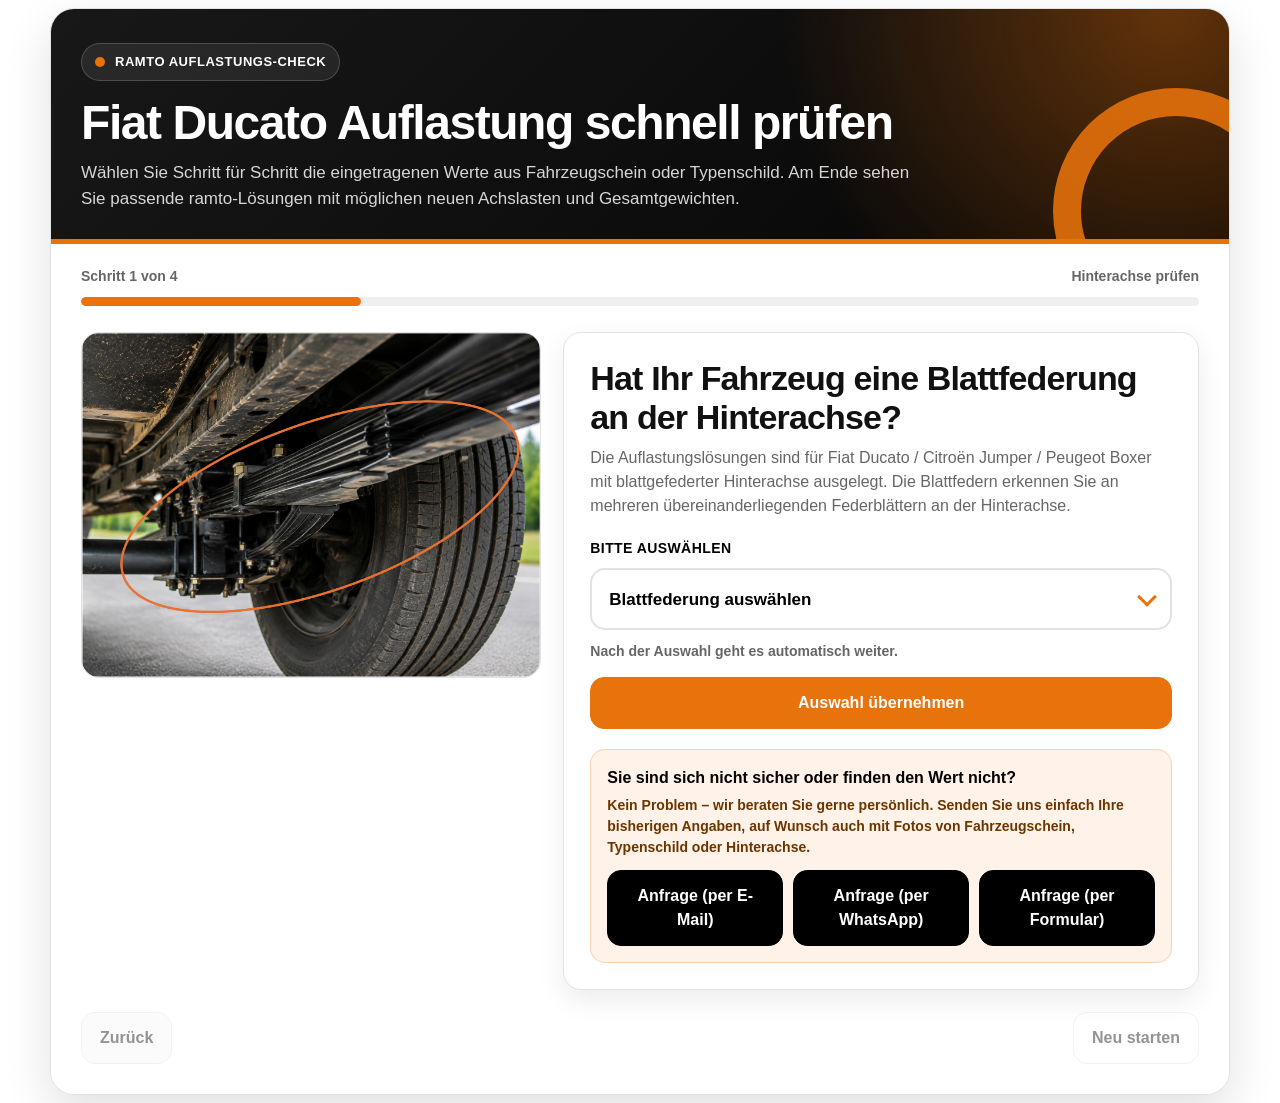
==== fiat-auflastung/index.html @ 5d7ae621 "Update index.html" ====
<!doctype html>
<html lang="de">
<head>
  <meta charset="UTF-8">
  <meta http-equiv="Content-Type" content="text/html; charset=UTF-8">
  <meta name="viewport" content="width=device-width, initial-scale=1.0">
  <title>ramto Fiat Ducato Auflastungs-Check</title>
</head>
<body>
<!-- JIMDO-CODE START -->
<!--
  ramto Fiat Ducato Auflastungs-Check
  Version: 6.6 Clean Logging
  Stand: 06.07.2026
  Einbau in Jimdo: Bei der Jimdo-Block-Datei alles kopieren. Bei der Vollversion nur den Bereich zwischen JIMDO-CODE START und JIMDO-CODE ENDE kopieren.

  Wichtige Anpassungsstellen:
  - AUFLASTUNG_DATEN: Tabellenwerte / moegliche Kombinationen
  - AUFLASTUNG_CONFIG.prices: Preise je Option
  - AUFLASTUNG_CONFIG.productUrls / wheelUrl: Links
  - Bilder liegen im Ordner images/ als webp: blattfeder.webp, zgg.webp, va.webp, ha.webp, option-a.webp, option-b.webp, option-c.webp
  - Version 6: Kontaktwege E-Mail / WhatsApp / Formular, Google-Sheets-Logging fuer jede Anfrage, Formular-Mail nur bei Kanal Formular
  - Wichtig: AUFLASTUNG_CONFIG.sheetEndpoint, sheetWriteToken und whatsappPhone vor Livegang eintragen
-->
<div id="ramto-fiat-journey" class="rfj">
  <style>
    #ramto-fiat-journey {
      --rfj-orange: #E8720C;
      --rfj-orange-dark: #c85d00;
      --rfj-black: #000000;
      --rfj-anthracite: #181818;
      --rfj-white: #FFFFFF;
      --rfj-bg: #FFFFFF;
      --rfj-soft: #F6F6F6;
      --rfj-soft-2: #EFEFEF;
      --rfj-soft-orange: #FFF2E8;
      --rfj-text: #111111;
      --rfj-muted: #666666;
      --rfj-border: #E2E2E2;
      --rfj-success: #1d6f42;
      --rfj-warning-bg: #FFF6ED;
      --rfj-warning-text: #6B3500;
      --rfj-radius: 18px;
      --rfj-radius-sm: 13px;
      --rfj-shadow: 0 18px 48px rgba(0, 0, 0, 0.12);
      --rfj-shadow-soft: 0 10px 28px rgba(0, 0, 0, 0.08);
      width: 100%;
      max-width: 1180px;
      margin: 0 auto;
      color: var(--rfj-text);
      font-family: Arial, Helvetica, sans-serif;
      font-size: 16px;
      line-height: 1.5;
      -webkit-text-size-adjust: 100%;
      text-size-adjust: 100%;
    }

    #ramto-fiat-journey * {
      box-sizing: border-box;
    }

    #ramto-fiat-journey a {
      color: inherit;
    }

    #ramto-fiat-journey h2,
    #ramto-fiat-journey h3,
    #ramto-fiat-journey h4,
    #ramto-fiat-journey h5,
    #ramto-fiat-journey p {
      margin-top: 0;
    }

    #ramto-fiat-journey .rfj-shell {
      overflow: hidden;
      background: var(--rfj-white);
      border: 1px solid var(--rfj-border);
      border-radius: 24px;
      box-shadow: var(--rfj-shadow);
    }

    #ramto-fiat-journey .rfj-hero {
      position: relative;
      overflow: hidden;
      padding: 34px 30px 28px;
      background:
        radial-gradient(circle at 95% 0%, rgba(232, 114, 12, 0.40), transparent 34%),
        linear-gradient(135deg, var(--rfj-anthracite) 0%, #050505 100%);
      color: var(--rfj-white);
      border-bottom: 5px solid var(--rfj-orange);
    }

    #ramto-fiat-journey .rfj-hero::after {
      content: "";
      position: absolute;
      width: 190px;
      height: 190px;
      right: -70px;
      bottom: -95px;
      border: 28px solid var(--rfj-orange);
      border-radius: 50%;
      opacity: 0.88;
      pointer-events: none;
    }

    #ramto-fiat-journey .rfj-kicker {
      position: relative;
      z-index: 1;
      display: inline-flex;
      align-items: center;
      gap: 10px;
      margin-bottom: 16px;
      padding: 8px 13px;
      border: 1px solid rgba(255, 255, 255, 0.18);
      border-radius: 999px;
      background: rgba(255, 255, 255, 0.08);
      font-size: 13px;
      font-weight: 800;
      letter-spacing: 0.04em;
      text-transform: uppercase;
    }

    #ramto-fiat-journey .rfj-kicker::before {
      content: "";
      display: inline-block;
      width: 10px;
      height: 10px;
      border-radius: 50%;
      background: var(--rfj-orange);
    }

    #ramto-fiat-journey .rfj-hero h2 {
      position: relative;
      z-index: 1;
      max-width: 830px;
      margin-bottom: 12px;
      font-size: clamp(30px, 4vw, 48px);
      line-height: 1.08;
      font-weight: 900;
      letter-spacing: -0.03em;
    }

    #ramto-fiat-journey .rfj-hero p {
      position: relative;
      z-index: 1;
      max-width: 850px;
      margin-bottom: 0;
      color: rgba(255, 255, 255, 0.83);
      font-size: 17px;
    }

    #ramto-fiat-journey .rfj-progress-wrap {
      padding: 22px 30px 0;
      background: var(--rfj-white);
    }

    #ramto-fiat-journey .rfj-progress-meta {
      display: flex;
      justify-content: space-between;
      gap: 14px;
      margin-bottom: 10px;
      color: var(--rfj-muted);
      font-size: 14px;
      font-weight: 700;
    }

    #ramto-fiat-journey .rfj-progress {
      height: 9px;
      overflow: hidden;
      border-radius: 999px;
      background: var(--rfj-soft-2);
    }

    #ramto-fiat-journey .rfj-progress-bar {
      width: 25%;
      height: 100%;
      border-radius: 999px;
      background: var(--rfj-orange);
      transition: width 0.25s ease;
    }

    #ramto-fiat-journey .rfj-form {
      padding: 26px 30px 30px;
      background: var(--rfj-white);
    }

    #ramto-fiat-journey .rfj-step {
      display: none;
      grid-template-columns: minmax(250px, 0.42fr) minmax(0, 0.58fr);
      gap: 22px;
      align-items: start;
    }

    #ramto-fiat-journey .rfj-step.is-active {
      display: grid;
    }

    #ramto-fiat-journey .rfj-question-card,
    #ramto-fiat-journey .rfj-image-slot,
    #ramto-fiat-journey .rfj-result,
    #ramto-fiat-journey .rfj-option-card {
      border: 1px solid var(--rfj-border);
      border-radius: var(--rfj-radius);
      background: var(--rfj-white);
    }

    #ramto-fiat-journey .rfj-question-card {
      min-width: 0;
      padding: 26px;
      box-shadow: var(--rfj-shadow-soft);
    }

    #ramto-fiat-journey .rfj-question-card h3 {
      margin-bottom: 10px;
      font-size: clamp(24px, 3vw, 34px);
      line-height: 1.13;
      font-weight: 900;
      letter-spacing: -0.025em;
    }

    #ramto-fiat-journey .rfj-question-card p {
      margin-bottom: 20px;
      color: var(--rfj-muted);
    }

    #ramto-fiat-journey .rfj-image-slot {
      position: relative;
      aspect-ratio: 4 / 3;
      width: 100%;
      height: auto;
      min-height: 0;
      align-self: start;
      overflow: hidden;
      display: flex;
      flex-direction: column;
      justify-content: center;
      align-items: center;
      gap: 9px;
      padding: 22px;
      text-align: center;
      color: var(--rfj-muted);
      background:
        linear-gradient(135deg, rgba(0, 0, 0, 0.72), rgba(24, 24, 24, 0.38)),
        repeating-linear-gradient(135deg, #f3f3f3, #f3f3f3 12px, #e7e7e7 12px, #e7e7e7 24px);
    }

    #ramto-fiat-journey .rfj-image-slot::before {
      content: "";
      position: absolute;
      inset: 14px;
      border: 2px dashed rgba(255, 255, 255, 0.45);
      border-radius: 15px;
      pointer-events: none;
    }

    #ramto-fiat-journey .rfj-image-slot span {
      position: relative;
      z-index: 1;
      display: inline-flex;
      width: 58px;
      height: 58px;
      align-items: center;
      justify-content: center;
      border-radius: 18px;
      background: var(--rfj-orange);
      color: var(--rfj-white);
      font-size: 25px;
      font-weight: 900;
      box-shadow: 0 10px 22px rgba(0, 0, 0, 0.22);
    }

    #ramto-fiat-journey .rfj-image-slot strong,
    #ramto-fiat-journey .rfj-image-slot small {
      position: relative;
      z-index: 1;
      max-width: 270px;
    }

    #ramto-fiat-journey .rfj-image-slot strong {
      color: var(--rfj-white);
      font-size: 17px;
    }

    #ramto-fiat-journey .rfj-image-slot small {
      color: rgba(255, 255, 255, 0.78);
    }


    #ramto-fiat-journey .rfj-image-slot.rfj-has-img,
    #ramto-fiat-journey .rfj-option-image.rfj-has-img {
      padding: 0;
      background: var(--rfj-white);
    }

    #ramto-fiat-journey .rfj-image-slot.rfj-has-img::before,
    #ramto-fiat-journey .rfj-option-image.rfj-has-img::after {
      display: none;
    }

    #ramto-fiat-journey .rfj-select-label {
      display: block;
      margin: 0 0 9px;
      color: var(--rfj-black);
      font-size: 14px;
      font-weight: 900;
      letter-spacing: 0.03em;
      text-transform: uppercase;
    }

    #ramto-fiat-journey .rfj-select-wrap {
      position: relative;
      width: 100%;
    }

    #ramto-fiat-journey .rfj-select-wrap::after {
      content: "";
      position: absolute;
      right: 18px;
      top: 50%;
      width: 11px;
      height: 11px;
      border-right: 3px solid var(--rfj-orange);
      border-bottom: 3px solid var(--rfj-orange);
      transform: translateY(-65%) rotate(45deg);
      pointer-events: none;
    }

    #ramto-fiat-journey .rfj-select {
      width: 100%;
      min-height: 62px;
      padding: 15px 54px 15px 17px;
      border: 2px solid var(--rfj-border);
      border-radius: 15px;
      appearance: none;
      -webkit-appearance: none;
      background: var(--rfj-white);
      color: var(--rfj-black);
      font: inherit;
      font-size: 17px;
      line-height: 1.25;
      font-weight: 800;
      cursor: pointer;
      outline: none;
      transition: border-color 0.15s ease, box-shadow 0.15s ease, background 0.15s ease;
      overflow: hidden;
      text-overflow: ellipsis;
    }

    #ramto-fiat-journey .rfj-select:hover,
    #ramto-fiat-journey .rfj-select:focus {
      border-color: var(--rfj-orange);
      box-shadow: 0 0 0 4px rgba(232, 114, 12, 0.13);
    }

    #ramto-fiat-journey .rfj-select:disabled {
      opacity: 0.55;
      cursor: not-allowed;
      background: var(--rfj-soft);
    }

    #ramto-fiat-journey .rfj-select-hint {
      min-height: 22px;
      margin-top: 11px;
      color: var(--rfj-muted);
      font-size: 14px;
      font-weight: 700;
    }

    #ramto-fiat-journey .rfj-select-hint strong {
      color: var(--rfj-black);
    }

    #ramto-fiat-journey .rfj-select-next {
      display: none;
      width: 100%;
      margin-top: 14px;
    }

    #ramto-fiat-journey .rfj-choice-grid {
      display: grid;
      grid-template-columns: repeat(2, minmax(0, 1fr));
      gap: 12px;
      margin-top: 8px;
    }

    #ramto-fiat-journey .rfj-choice-grid-numbers {
      grid-template-columns: repeat(2, minmax(0, 1fr));
    }

    #ramto-fiat-journey .rfj-choice,
    #ramto-fiat-journey .rfj-button {
      appearance: none;
      border: 1px solid var(--rfj-border);
      border-radius: 14px;
      font: inherit;
      cursor: pointer;
      transition: transform 0.15s ease, border-color 0.15s ease, background 0.15s ease, box-shadow 0.15s ease;
    }

    #ramto-fiat-journey .rfj-choice {
      position: relative;
      min-height: 92px;
      padding: 16px 16px 15px;
      background: var(--rfj-white);
      text-align: left;
    }

    #ramto-fiat-journey .rfj-choice::after {
      content: "›";
      position: absolute;
      right: 15px;
      top: 15px;
      width: 28px;
      height: 28px;
      display: inline-flex;
      align-items: center;
      justify-content: center;
      border-radius: 50%;
      background: var(--rfj-soft);
      color: var(--rfj-orange);
      font-size: 24px;
      line-height: 1;
      font-weight: 900;
    }

    #ramto-fiat-journey .rfj-choice strong {
      display: block;
      padding-right: 34px;
      margin-bottom: 4px;
      color: var(--rfj-black);
      font-size: 17px;
      line-height: 1.25;
    }

    #ramto-fiat-journey .rfj-choice small {
      display: block;
      color: var(--rfj-muted);
      line-height: 1.38;
    }

    #ramto-fiat-journey .rfj-choice .rfj-number {
      display: block;
      padding-right: 34px;
      margin-bottom: 3px;
      color: var(--rfj-black);
      font-size: 26px;
      line-height: 1.1;
      font-weight: 900;
      letter-spacing: -0.02em;
    }

    #ramto-fiat-journey .rfj-choice:hover,
    #ramto-fiat-journey .rfj-choice:focus-visible,
    #ramto-fiat-journey .rfj-button:hover,
    #ramto-fiat-journey .rfj-button:focus-visible {
      transform: translateY(-1px);
      border-color: var(--rfj-orange);
      box-shadow: 0 0 0 4px rgba(232, 114, 12, 0.13);
      outline: none;
    }

    #ramto-fiat-journey .rfj-choice.is-selected {
      border-color: var(--rfj-orange);
      background: var(--rfj-soft-orange);
      box-shadow: 0 0 0 4px rgba(232, 114, 12, 0.14);
    }

    #ramto-fiat-journey .rfj-step-note {
      display: inline-flex;
      align-items: center;
      gap: 8px;
      margin-top: 18px;
      padding: 10px 12px;
      border-radius: 999px;
      background: var(--rfj-soft);
      color: var(--rfj-muted);
      font-size: 13px;
      font-weight: 800;
    }

    #ramto-fiat-journey .rfj-step-note::before {
      content: "";
      width: 9px;
      height: 9px;
      border-radius: 50%;
      background: var(--rfj-orange);
    }

    #ramto-fiat-journey .rfj-error {
      display: none;
      margin-top: 16px;
      padding: 12px 14px;
      border-radius: 12px;
      background: var(--rfj-warning-bg);
      color: var(--rfj-warning-text);
      font-weight: 800;
    }

    #ramto-fiat-journey .rfj-error.is-visible {
      display: block;
    }

    #ramto-fiat-journey .rfj-nav {
      display: flex;
      justify-content: space-between;
      gap: 12px;
      margin-top: 22px;
    }

    #ramto-fiat-journey .rfj-button {
      display: inline-flex;
      align-items: center;
      justify-content: center;
      gap: 8px;
      min-height: 48px;
      padding: 13px 18px;
      text-decoration: none;
      font-weight: 900;
      background: var(--rfj-white);
      color: var(--rfj-black);
    }

    #ramto-fiat-journey .rfj-button-primary {
      border-color: var(--rfj-orange);
      background: var(--rfj-orange);
      color: var(--rfj-white);
    }

    #ramto-fiat-journey .rfj-button-dark {
      border-color: var(--rfj-black);
      background: var(--rfj-black);
      color: var(--rfj-white);
    }

    #ramto-fiat-journey .rfj-button-ghost {
      background: var(--rfj-soft);
    }

    #ramto-fiat-journey .rfj-button[disabled] {
      opacity: 0.42;
      cursor: not-allowed;
      transform: none;
      box-shadow: none;
      border-color: var(--rfj-border);
    }

    #ramto-fiat-journey .rfj-result {
      margin-top: 26px;
      padding: 26px;
      box-shadow: var(--rfj-shadow);
    }

    #ramto-fiat-journey .rfj-result[hidden] {
      display: none;
    }

    #ramto-fiat-journey .rfj-result-head {
      display: grid;
      grid-template-columns: minmax(0, 1fr) auto;
      gap: 16px;
      align-items: flex-start;
      margin-bottom: 18px;
      padding-bottom: 18px;
      border-bottom: 1px solid var(--rfj-border);
    }

    #ramto-fiat-journey .rfj-result-head h3 {
      margin-bottom: 7px;
      font-size: clamp(26px, 3vw, 38px);
      line-height: 1.1;
      font-weight: 900;
      letter-spacing: -0.03em;
    }

    #ramto-fiat-journey .rfj-result-head p {
      margin-bottom: 0;
      color: var(--rfj-muted);
    }

    #ramto-fiat-journey .rfj-pill {
      display: inline-flex;
      align-items: center;
      justify-content: center;
      white-space: nowrap;
      gap: 8px;
      border-radius: 999px;
      padding: 10px 13px;
      background: var(--rfj-anthracite);
      color: var(--rfj-white);
      font-size: 13px;
      font-weight: 900;
    }

    #ramto-fiat-journey .rfj-alert {
      margin: 0 0 18px;
      padding: 14px 16px;
      border: 1px solid rgba(232, 114, 12, 0.28);
      border-left: 5px solid var(--rfj-orange);
      border-radius: 14px;
      background: var(--rfj-warning-bg);
      color: var(--rfj-warning-text);
    }

    #ramto-fiat-journey .rfj-alert strong {
      display: block;
      margin-bottom: 4px;
      color: var(--rfj-black);
    }

    #ramto-fiat-journey .rfj-options {
      display: grid;
      gap: 20px;
    }

    #ramto-fiat-journey .rfj-option-card {
      overflow: hidden;
      box-shadow: var(--rfj-shadow-soft);
    }

    #ramto-fiat-journey .rfj-option-heading {
      display: flex;
      align-items: flex-start;
      gap: 14px;
      padding: 21px 22px 18px;
      background: var(--rfj-white);
      border-bottom: 1px solid var(--rfj-border);
    }

    #ramto-fiat-journey .rfj-letter {
      flex: 0 0 auto;
      display: inline-flex;
      width: 42px;
      height: 42px;
      align-items: center;
      justify-content: center;
      border-radius: 50%;
      background: var(--rfj-orange);
      color: var(--rfj-white);
      font-size: 19px;
      font-weight: 900;
    }

    #ramto-fiat-journey .rfj-option-heading h4 {
      margin: 0 0 4px;
      font-size: clamp(22px, 2.6vw, 30px);
      line-height: 1.13;
      font-weight: 900;
      letter-spacing: -0.02em;
    }

    #ramto-fiat-journey .rfj-option-heading p {
      margin-bottom: 0;
      color: var(--rfj-muted);
    }

    #ramto-fiat-journey .rfj-option-main {
      display: grid;
      grid-template-columns: minmax(240px, 0.95fr) minmax(170px, 0.58fr) minmax(250px, 0.82fr);
      gap: 16px;
      align-items: start;
      padding: 20px 22px 18px;
      background: var(--rfj-white);
    }

    #ramto-fiat-journey .rfj-option-image {
      position: relative;
      aspect-ratio: 4 / 3;
      width: 100%;
      height: auto;
      min-height: 0;
      align-self: start;
      display: flex;
      align-items: center;
      justify-content: center;
      overflow: hidden;
      border: 1px solid var(--rfj-border);
      border-radius: 16px;
      padding: 18px;
      text-align: center;
      color: rgba(255, 255, 255, 0.83);
      background:
        linear-gradient(135deg, rgba(0, 0, 0, 0.78), rgba(24, 24, 24, 0.38)),
        repeating-linear-gradient(135deg, #eeeeee, #eeeeee 12px, #dfdfdf 12px, #dfdfdf 24px);
      font-weight: 800;
    }

    #ramto-fiat-journey .rfj-option-image::after {
      content: "";
      position: absolute;
      inset: 12px;
      border: 2px dashed rgba(255, 255, 255, 0.42);
      border-radius: 13px;
      pointer-events: none;
    }

    #ramto-fiat-journey .rfj-option-image,
    #ramto-fiat-journey .rfj-kpi-stack,
    #ramto-fiat-journey .rfj-price-box {
      min-width: 0;
      overflow-wrap: anywhere;
    }

    #ramto-fiat-journey .rfj-image-slot > img,
    #ramto-fiat-journey .rfj-option-image > img {
      position: absolute;
      inset: 0;
      z-index: 0;
      display: block;
      width: 100%;
      height: 100%;
      object-fit: cover;
    }

    #ramto-fiat-journey .rfj-image-slot > :not(img),
    #ramto-fiat-journey .rfj-option-image > :not(img) {
      position: relative;
      z-index: 1;
    }

    #ramto-fiat-journey .rfj-kpi-stack {
      display: grid;
      gap: 10px;
    }

    #ramto-fiat-journey .rfj-load-box {
      border: 1px solid var(--rfj-border);
      border-radius: 15px;
      padding: 14px 14px 13px;
      background: var(--rfj-soft);
    }

    #ramto-fiat-journey .rfj-load-box span {
      display: block;
      margin-bottom: 3px;
      color: var(--rfj-muted);
      font-size: 12px;
      font-weight: 900;
      letter-spacing: 0.05em;
      text-transform: uppercase;
    }

    #ramto-fiat-journey .rfj-load-box strong {
      display: block;
      color: var(--rfj-black);
      font-size: clamp(21px, 2.2vw, 24px);
      line-height: 1.1;
      font-weight: 900;
      letter-spacing: -0.02em;
    }

    #ramto-fiat-journey .rfj-price-box {
      display: flex;
      flex-direction: column;
      padding: 16px;
      border-radius: 16px;
      border: 1px solid rgba(232, 114, 12, 0.42);
      background: var(--rfj-soft-orange);
    }

    #ramto-fiat-journey .rfj-price-box span {
      color: var(--rfj-muted);
      font-size: 12px;
      font-weight: 900;
      letter-spacing: 0.05em;
      text-transform: uppercase;
    }

    #ramto-fiat-journey .rfj-price-box strong {
      display: block;
      margin: 2px 0 10px;
      color: var(--rfj-black);
      font-size: clamp(25px, 3vw, 32px);
      line-height: 1.05;
      font-weight: 900;
      letter-spacing: -0.03em;
    }

    #ramto-fiat-journey .rfj-price-box p {
      margin: 0 0 10px;
      color: var(--rfj-warning-text);
      font-size: 14px;
      font-weight: 800;
    }

    #ramto-fiat-journey .rfj-price-box ul {
      margin: 0;
      padding-left: 18px;
      color: var(--rfj-muted);
      font-size: 14px;
    }

    #ramto-fiat-journey .rfj-price-box li + li {
      margin-top: 5px;
    }

    #ramto-fiat-journey .rfj-procon-full {
      display: grid;
      grid-template-columns: repeat(2, minmax(0, 1fr));
      gap: 16px;
      padding: 18px 22px 22px;
      background: #fbfbfb;
      border-top: 1px solid var(--rfj-border);
    }

    #ramto-fiat-journey .rfj-procon-box {
      border: 1px solid var(--rfj-border);
      border-radius: 15px;
      padding: 15px 16px;
      background: var(--rfj-white);
    }

    #ramto-fiat-journey .rfj-procon-box h5 {
      margin: 0 0 9px;
      font-size: 16px;
      font-weight: 900;
    }

    #ramto-fiat-journey .rfj-procon-box ul {
      margin: 0;
      padding-left: 18px;
      color: var(--rfj-muted);
    }

    #ramto-fiat-journey .rfj-procon-box li + li {
      margin-top: 6px;
    }

    #ramto-fiat-journey .rfj-wheel-note {
      margin: 0 22px 18px;
      padding: 13px 15px;
      border-radius: 14px;
      background: var(--rfj-anthracite);
      color: rgba(255, 255, 255, 0.83);
      font-size: 14px;
    }

    #ramto-fiat-journey .rfj-wheel-note strong {
      color: var(--rfj-white);
    }

    #ramto-fiat-journey .rfj-option-actions {
      display: flex;
      flex-wrap: wrap;
      gap: 10px;
      padding: 0 22px 22px;
    }

    #ramto-fiat-journey .rfj-summary-list {
      display: grid;
      gap: 7px;
      margin-top: 18px;
      padding: 14px 16px;
      border-radius: 14px;
      background: var(--rfj-soft);
      color: var(--rfj-muted);
      font-size: 14px;
    }

    #ramto-fiat-journey .rfj-summary-list strong {
      color: var(--rfj-black);
    }

    #ramto-fiat-journey .rfj-help-card {
      margin-top: 20px;
      padding: 16px;
      border: 1px solid rgba(232, 114, 12, 0.24);
      border-radius: 15px;
      background: var(--rfj-soft-orange);
    }

    #ramto-fiat-journey .rfj-help-card strong {
      display: block;
      margin-bottom: 5px;
      color: var(--rfj-black);
      font-size: 16px;
      font-weight: 900;
    }

    #ramto-fiat-journey .rfj-help-card p {
      margin-bottom: 12px;
      color: var(--rfj-warning-text);
      font-size: 14px;
      font-weight: 700;
    }

    #ramto-fiat-journey .rfj-contact-actions {
      display: flex;
      flex-wrap: wrap;
      gap: 10px;
    }

    #ramto-fiat-journey .rfj-contact-actions .rfj-button,
    #ramto-fiat-journey .rfj-option-actions .rfj-contact-button {
      flex: 1 1 145px;
    }

    #ramto-fiat-journey .rfj-button-small {
      min-height: 44px;
      padding: 11px 13px;
      font-size: 14px;
    }

    #ramto-fiat-journey .rfj-contact-notice {
      position: fixed;
      left: 50%;
      bottom: 22px;
      z-index: 99999;
      max-width: min(520px, calc(100vw - 28px));
      padding: 13px 16px;
      border-radius: 14px;
      background: var(--rfj-anthracite);
      color: var(--rfj-white);
      box-shadow: var(--rfj-shadow);
      font-size: 14px;
      font-weight: 800;
      transform: translate(-50%, 18px);
      opacity: 0;
      pointer-events: none;
      transition: opacity 0.18s ease, transform 0.18s ease;
    }

    #ramto-fiat-journey .rfj-contact-notice.is-visible {
      opacity: 1;
      transform: translate(-50%, 0);
    }

    #ramto-fiat-journey .rfj-modal[hidden] {
      display: none;
    }

    #ramto-fiat-journey .rfj-modal {
      position: fixed;
      inset: 0;
      z-index: 99998;
      display: flex;
      align-items: center;
      justify-content: center;
      padding: 18px;
    }

    #ramto-fiat-journey .rfj-modal-backdrop {
      position: absolute;
      inset: 0;
      background: rgba(0, 0, 0, 0.58);
    }

    #ramto-fiat-journey .rfj-modal-panel {
      position: relative;
      z-index: 1;
      width: 100%;
      max-width: 760px;
      max-height: 90vh;
      overflow: auto;
      padding: 26px;
      border-radius: 22px;
      background: var(--rfj-white);
      box-shadow: var(--rfj-shadow);
    }

    #ramto-fiat-journey .rfj-modal-close {
      position: absolute;
      top: 14px;
      right: 14px;
      width: 42px;
      height: 42px;
      border: 1px solid var(--rfj-border);
      border-radius: 50%;
      background: var(--rfj-soft);
      color: var(--rfj-black);
      font-size: 26px;
      line-height: 1;
      font-weight: 900;
      cursor: pointer;
    }

    #ramto-fiat-journey .rfj-modal-panel h3 {
      max-width: 620px;
      margin: 0 50px 8px 0;
      font-size: clamp(24px, 3vw, 34px);
      line-height: 1.12;
      font-weight: 900;
      letter-spacing: -0.02em;
    }

    #ramto-fiat-journey .rfj-modal-panel > p {
      margin-bottom: 14px;
      color: var(--rfj-muted);
    }

    #ramto-fiat-journey .rfj-modal-summary {
      display: grid;
      gap: 5px;
      margin: 0 0 16px;
      padding: 13px 15px;
      border-radius: 14px;
      background: var(--rfj-soft);
      color: var(--rfj-muted);
      font-size: 14px;
    }

    #ramto-fiat-journey .rfj-modal-summary strong {
      color: var(--rfj-black);
    }

    #ramto-fiat-journey .rfj-form-grid {
      display: grid;
      grid-template-columns: repeat(2, minmax(0, 1fr));
      gap: 14px;
    }

    #ramto-fiat-journey .rfj-field {
      display: block;
      min-width: 0;
    }

    #ramto-fiat-journey .rfj-field-full {
      grid-column: 1 / -1;
    }

    #ramto-fiat-journey .rfj-field span {
      display: block;
      margin-bottom: 7px;
      color: var(--rfj-black);
      font-size: 13px;
      font-weight: 900;
      letter-spacing: 0.03em;
      text-transform: uppercase;
    }

    #ramto-fiat-journey .rfj-input,
    #ramto-fiat-journey .rfj-textarea {
      width: 100%;
      border: 2px solid var(--rfj-border);
      border-radius: 13px;
      background: var(--rfj-white);
      color: var(--rfj-black);
      font: inherit;
      font-size: 16px;
      outline: none;
      transition: border-color 0.15s ease, box-shadow 0.15s ease;
    }

    #ramto-fiat-journey .rfj-input {
      min-height: 52px;
      padding: 12px 13px;
    }

    #ramto-fiat-journey .rfj-textarea {
      min-height: 112px;
      padding: 12px 13px;
      resize: vertical;
    }

    #ramto-fiat-journey .rfj-input:focus,
    #ramto-fiat-journey .rfj-textarea:focus {
      border-color: var(--rfj-orange);
      box-shadow: 0 0 0 4px rgba(232, 114, 12, 0.13);
    }

    #ramto-fiat-journey .rfj-consent {
      display: flex;
      gap: 10px;
      align-items: flex-start;
      margin-top: 14px;
      color: var(--rfj-muted);
      font-size: 14px;
      font-weight: 700;
    }

    #ramto-fiat-journey .rfj-consent input {
      flex: 0 0 auto;
      width: 18px;
      height: 18px;
      margin-top: 2px;
      accent-color: var(--rfj-orange);
    }

    #ramto-fiat-journey .rfj-form-status {
      display: none;
      margin-top: 14px;
      padding: 12px 14px;
      border-radius: 13px;
      font-weight: 800;
    }

    #ramto-fiat-journey .rfj-form-status.is-visible {
      display: block;
    }

    #ramto-fiat-journey .rfj-form-status.is-success {
      background: #EAF7EF;
      color: var(--rfj-success);
    }

    #ramto-fiat-journey .rfj-form-status.is-error {
      background: var(--rfj-warning-bg);
      color: var(--rfj-warning-text);
    }

    #ramto-fiat-journey .rfj-modal-actions {
      display: flex;
      flex-wrap: wrap;
      gap: 10px;
      justify-content: flex-end;
      margin-top: 16px;
    }

    #ramto-fiat-journey .rfj-hp {
      position: absolute;
      left: -9999px;
      width: 1px;
      height: 1px;
      opacity: 0;
    }

    @media (max-width: 1060px) {
      #ramto-fiat-journey .rfj-option-main {
        grid-template-columns: minmax(230px, 1fr) minmax(220px, 1fr);
      }

      #ramto-fiat-journey .rfj-price-box {
        grid-column: 1 / -1;
      }
    }

    @media (max-width: 780px) {
      #ramto-fiat-journey {
        max-width: 100%;
      }

      #ramto-fiat-journey .rfj-step,
      #ramto-fiat-journey .rfj-result-head,
      #ramto-fiat-journey .rfj-option-main,
      #ramto-fiat-journey .rfj-procon-full {
        grid-template-columns: 1fr;
      }

      #ramto-fiat-journey .rfj-choice-grid,
      #ramto-fiat-journey .rfj-choice-grid-numbers {
        grid-template-columns: 1fr;
      }

      #ramto-fiat-journey .rfj-select-next {
        display: inline-flex;
      }

      #ramto-fiat-journey .rfj-price-box {
        grid-column: auto;
      }

      #ramto-fiat-journey .rfj-hero,
      #ramto-fiat-journey .rfj-progress-wrap,
      #ramto-fiat-journey .rfj-form,
      #ramto-fiat-journey .rfj-result {
        padding-left: 18px;
        padding-right: 18px;
      }

      #ramto-fiat-journey .rfj-option-heading,
      #ramto-fiat-journey .rfj-option-main,
      #ramto-fiat-journey .rfj-procon-full,
      #ramto-fiat-journey .rfj-option-actions {
        padding-left: 18px;
        padding-right: 18px;
      }

      #ramto-fiat-journey .rfj-wheel-note {
        margin-left: 18px;
        margin-right: 18px;
      }
    }

    @media (max-width: 640px) {
      #ramto-fiat-journey {
        font-size: 17px;
      }

      #ramto-fiat-journey .rfj-shell {
        border-radius: 16px;
        box-shadow: none;
      }

      #ramto-fiat-journey .rfj-hero {
        padding: 26px 18px 22px;
      }

      #ramto-fiat-journey .rfj-hero h2 {
        font-size: 30px;
        line-height: 1.08;
      }

      #ramto-fiat-journey .rfj-hero p {
        font-size: 16px;
      }

      #ramto-fiat-journey .rfj-progress-wrap {
        padding-top: 18px;
      }

      #ramto-fiat-journey .rfj-progress-meta {
        flex-direction: column;
        gap: 4px;
        font-size: 15px;
      }

      #ramto-fiat-journey .rfj-form {
        padding-top: 22px;
        padding-bottom: 24px;
      }

      #ramto-fiat-journey .rfj-step {
        gap: 16px;
      }

      #ramto-fiat-journey .rfj-question-card {
        padding: 20px;
        border-radius: 16px;
      }

      #ramto-fiat-journey .rfj-question-card h3 {
        font-size: 26px;
        line-height: 1.12;
      }

      #ramto-fiat-journey .rfj-question-card p {
        font-size: 16px;
      }

      #ramto-fiat-journey .rfj-image-slot,
      #ramto-fiat-journey .rfj-option-image {
        aspect-ratio: 4 / 3;
        min-height: 0;
        padding: 18px;
      }

      #ramto-fiat-journey .rfj-select {
        min-height: 66px;
        padding-top: 16px;
        padding-bottom: 16px;
        font-size: 18px;
      }

      #ramto-fiat-journey .rfj-select-hint {
        font-size: 15px;
        line-height: 1.45;
      }

      #ramto-fiat-journey .rfj-nav,
      #ramto-fiat-journey .rfj-option-actions,
      #ramto-fiat-journey .rfj-contact-actions,
      #ramto-fiat-journey .rfj-modal-actions {
        flex-direction: column;
      }

      #ramto-fiat-journey .rfj-form-grid {
        grid-template-columns: 1fr;
      }

      #ramto-fiat-journey .rfj-modal {
        padding: 10px;
      }

      #ramto-fiat-journey .rfj-modal-panel {
        padding: 22px 16px 18px;
        border-radius: 16px;
      }

      #ramto-fiat-journey .rfj-button {
        width: 100%;
        min-height: 58px;
        font-size: 16px;
      }

      #ramto-fiat-journey .rfj-result {
        margin-top: 20px;
        padding: 18px 14px;
        border-radius: 16px;
      }

      #ramto-fiat-journey .rfj-result-head {
        gap: 10px;
      }

      #ramto-fiat-journey .rfj-result-head h3 {
        font-size: 28px;
      }

      #ramto-fiat-journey .rfj-pill {
        width: 100%;
        white-space: normal;
      }

      #ramto-fiat-journey .rfj-option-heading {
        padding-top: 18px;
      }

      #ramto-fiat-journey .rfj-option-heading h4 {
        font-size: 24px;
      }

      #ramto-fiat-journey .rfj-load-box strong {
        font-size: 25px;
      }

      #ramto-fiat-journey .rfj-price-box strong {
        font-size: 30px;
      }

      #ramto-fiat-journey .rfj-procon-box ul,
      #ramto-fiat-journey .rfj-price-box ul {
        padding-left: 20px;
      }
    }
  </style>

  <div class="rfj-shell">
    <div class="rfj-hero">
      <div class="rfj-kicker">ramto Auflastungs-Check</div>
      <h2>Fiat Ducato Auflastung schnell prüfen</h2>
      <p>Wählen Sie Schritt für Schritt die eingetragenen Werte aus Fahrzeugschein oder Typenschild. Am Ende sehen Sie passende ramto-Lösungen mit möglichen neuen Achslasten und Gesamtgewichten.</p>
    </div>

    <div class="rfj-progress-wrap">
      <div class="rfj-progress-meta">
        <span id="rfj-step-label">Schritt 1 von 4</span>
        <span id="rfj-step-name">Hinterachse prüfen</span>
      </div>
      <div class="rfj-progress" aria-hidden="true">
        <div id="rfj-progress-bar" class="rfj-progress-bar"></div>
      </div>
    </div>

    <form id="rfj-form" class="rfj-form" novalidate>
      <section class="rfj-step is-active" data-step="0" data-name="Hinterachse prüfen">
        <div class="rfj-image-slot rfj-has-img">
          <img src="images/blattfeder.webp" alt="Beispielbild: Blattfederung an der Hinterachse erkennen" loading="lazy">
        </div>
        <div class="rfj-question-card">
          <h3>Hat Ihr Fahrzeug eine Blattfederung an der Hinterachse?</h3>
          <p>Die Auflastungslösungen sind für Fiat Ducato / Citroën Jumper / Peugeot Boxer mit blattgefederter Hinterachse ausgelegt. Die Blattfedern erkennen Sie an mehreren übereinanderliegenden Federblättern an der Hinterachse.</p>
          <label class="rfj-select-label" for="rfj-leaf-select">Bitte auswählen</label>
          <div class="rfj-select-wrap">
            <select id="rfj-leaf-select" class="rfj-select" aria-label="Blattfederung auswählen">
              <option value="" disabled selected>Blattfederung auswählen</option>
              <option value="yes">Ja, Blattfederung an der Hinterachse vorhanden</option>
              <option value="no">Nein / nicht sicher</option>
            </select>
          </div>
          <div id="rfj-leaf-help" class="rfj-select-hint">Nach der Auswahl geht es automatisch weiter.</div>
          <button type="button" class="rfj-button rfj-button-primary rfj-select-next" data-continue="leaf">Auswahl übernehmen</button>
          <div class="rfj-error" data-error></div>
        </div>
      </section>

      <section class="rfj-step" data-step="1" data-name="zGG auswählen">
        <div class="rfj-image-slot rfj-has-img">
          <img src="images/zgg.webp" alt="Beispielbild: zulässiges Gesamtgewicht am Typenschild oder Fahrzeugschein finden" loading="lazy">
        </div>
        <div class="rfj-question-card">
          <h3>Welches zulässige Gesamtgewicht ist aktuell eingetragen?</h3>
          <p>Wählen Sie das aktuell eingetragene zulässige Gesamtgewicht in kg. Sie finden den Wert im Fahrzeugschein oder auf dem Typenschild – entscheidend ist der zugelassene Wert, nicht das aktuell gewogene Gewicht.</p>
          <label class="rfj-select-label" for="rfj-zgg-select">zGG auswählen</label>
          <div class="rfj-select-wrap">
            <select id="rfj-zgg-select" class="rfj-select" aria-label="zGG auswählen"></select>
          </div>
          <div id="rfj-zgg-help" class="rfj-select-hint">Es werden nur Werte angezeigt, die für diesen Auflastungs-Check vorgesehen sind.</div>
          <button type="button" class="rfj-button rfj-button-primary rfj-select-next" data-continue="zgg">Auswahl übernehmen</button>
          <div class="rfj-error" data-error></div>
        </div>
      </section>

      <section class="rfj-step" data-step="2" data-name="1-VA auswählen">
        <div class="rfj-image-slot rfj-has-img">
          <img src="images/va.webp" alt="Beispielbild: zulässige Vorderachslast 1-VA finden" loading="lazy">
        </div>
        <div class="rfj-question-card">
          <h3>Welche zulässige Traglast hat die Vorderachse?</h3>
          <p>Wählen Sie die aktuell eingetragene Vorderachslast in kg. Auf dem Typenschild steht sie meist bei <strong>1-VA</strong>, im Fahrzeugschein bei Achse 1 / 8.1.</p>
          <label class="rfj-select-label" for="rfj-va-select">1-VA auswählen</label>
          <div class="rfj-select-wrap">
            <select id="rfj-va-select" class="rfj-select" aria-label="Vorderachslast auswählen"></select>
          </div>
          <div id="rfj-va-help" class="rfj-select-hint">Die Auswahl ist auf passende Kombinationen zum gewählten zGG gefiltert.</div>
          <button type="button" class="rfj-button rfj-button-primary rfj-select-next" data-continue="va">Auswahl übernehmen</button>
          <div class="rfj-error" data-error></div>
        </div>
      </section>

      <section class="rfj-step" data-step="3" data-name="2-HA auswählen">
        <div class="rfj-image-slot rfj-has-img">
          <img src="images/ha.webp" alt="Beispielbild: zulässige Hinterachslast 2-HA finden" loading="lazy">
        </div>
        <div class="rfj-question-card">
          <h3>Welche zulässige Traglast hat die Hinterachse?</h3>
          <p>Wählen Sie die aktuell eingetragene Hinterachslast in kg. Auf dem Typenschild steht sie meist bei <strong>2-HA</strong>, im Fahrzeugschein bei Achse 2 / 8.2.</p>
          <label class="rfj-select-label" for="rfj-ha-select">2-HA auswählen</label>
          <div class="rfj-select-wrap">
            <select id="rfj-ha-select" class="rfj-select" aria-label="Hinterachslast auswählen"></select>
          </div>
          <div id="rfj-ha-help" class="rfj-select-hint">Nach Auswahl der Hinterachslast wird das Ergebnis direkt angezeigt.</div>
          <button type="button" class="rfj-button rfj-button-primary rfj-select-next" data-continue="ha">Ergebnis anzeigen</button>
          <div class="rfj-error" data-error></div>
        </div>
      </section>

      <div class="rfj-nav">
        <button type="button" id="rfj-prev" class="rfj-button rfj-button-ghost" disabled>Zurück</button>
        <button type="button" id="rfj-reset" class="rfj-button">Neu starten</button>
      </div>
    </form>
  </div>

  <div id="rfj-results" class="rfj-result" hidden aria-live="polite"></div>
  <div id="rfj-contact-notice" class="rfj-contact-notice" aria-live="polite"></div>

  <div id="rfj-contact-modal" class="rfj-modal" hidden aria-hidden="true">
    <div class="rfj-modal-backdrop" data-close-modal></div>
    <div class="rfj-modal-panel" role="dialog" aria-modal="true" aria-labelledby="rfj-modal-title">
      <button type="button" class="rfj-modal-close" data-close-modal aria-label="Formular schließen">×</button>
      <h3 id="rfj-modal-title">Anfrage per Formular</h3>
      <p id="rfj-modal-intro">Füllen Sie das Formular aus. Wir übernehmen Ihre bisherigen Angaben automatisch.</p>
      <div id="rfj-modal-summary" class="rfj-modal-summary"></div>
      <form id="rfj-contact-form" novalidate>
        <input type="text" id="rfj-contact-hp" name="website" class="rfj-hp" tabindex="-1" autocomplete="off" aria-hidden="true">
        <div class="rfj-form-grid">
          <label class="rfj-field">
            <span>Name *</span>
            <input id="rfj-contact-name" class="rfj-input" type="text" name="name" autocomplete="name" required>
          </label>
          <label class="rfj-field">
            <span>Telefonnummer</span>
            <input id="rfj-contact-phone" class="rfj-input" type="tel" name="phone" autocomplete="tel">
          </label>
          <label class="rfj-field">
            <span>E-Mail</span>
            <input id="rfj-contact-email" class="rfj-input" type="email" name="email" autocomplete="email">
          </label>
          <label class="rfj-field rfj-field-full">
            <span>Fotos hochladen optional</span>
            <input id="rfj-contact-photos" class="rfj-input" type="file" name="photos" accept="image/*" multiple>
            <small>Optional: Fotos von Fahrzeugschein, Typenschild oder Hinterachse. Maximal 5 MB pro Foto, maximal 12 MB gesamt.</small>
          </label>
          <label class="rfj-field rfj-field-full">
            <span>Nachricht / Rückrufwunsch</span>
            <textarea id="rfj-contact-message" class="rfj-textarea" name="message" rows="8"></textarea>
          </label>
        </div>
        <label class="rfj-consent">
          <input id="rfj-contact-consent" type="checkbox" required>
          <span>Ich bin damit einverstanden, dass ramto meine Angaben zur Bearbeitung der Anfrage speichert und mich dazu kontaktiert.</span>
        </label>
        <div id="rfj-contact-status" class="rfj-form-status" aria-live="polite"></div>
        <div class="rfj-modal-actions">
          <button type="button" class="rfj-button" data-close-modal>Abbrechen</button>
          <button type="submit" id="rfj-contact-submit" class="rfj-button rfj-button-dark">Anfrage senden</button>
        </div>
      </form>
    </div>
  </div>

  <script>
    (function () {
      "use strict";

      var AUFLASTUNG_CONFIG = {
        email: "info@ramto.de",
        emailCc: "eric@ramto.de",

        // Google-Sheets-Anbindung:
        // 1) Apps-Script-Code aus der separaten Datei in ein Google Sheet einfügen.
        // 2) Als Web-App bereitstellen.
        // 3) Die Web-App-URL hier eintragen.
        sheetEndpoint: "https://script.google.com/macros/s/AKfycbxCzHRLfjfmfh3Yvho8RnXuEOitEx5_E3FxBlxDE7GkZkQLR4fi43jQqTiicbMmNJVh/exec",

        // Muss identisch mit WRITE_TOKEN im Apps Script sein. Kein echter Geheimschutz,
        // weil der Wert im Frontend sichtbar ist, aber gut gegen einfache Fremdposts/Bots.
        sheetWriteToken: "ramtoAuflastungsAnfragenWriteToken",

        // WhatsApp im internationalen Format, nur Ziffern, ohne +, Leerzeichen oder Klammern.
        // Beispiel: 491701234567. Leer lassen = WhatsApp-Button zeigt Formular-Fallback.
        whatsappPhone: "+4956513388220",
        wheelUrl: "https://www.ramto.de/r%C3%A4der-u-felgen/fiatalle/",
        productUrls: {
          A: "https://www.ramto.de/fahrwerk/#cc-m-product-10205992150",
          B: "https://www.ramto.de/fahrwerk/auflastungsratgeber/#cc-m-product-10369099950",
          C: "https://www.ramto.de/fahrwerk/performance-flex/"
        },
        prices: {
          A: "1.699,00 €",
          B: "2.698,00 €",
          C: "ab 3.649,00 €"
        },
        priceNotes: {
          A: "Komplettpreis inkl. Montage und Eintragung – ideal für mehr Reserven an der Hinterachse.",
          B: "Komplettpreis inkl. Montage und Eintragung – unsere ausgewogene Lösung für Vorder- und Hinterachse.",
          C: "Premium-Komplettfahrwerk Angebotspreis – für maximale Fahrwerksoptimierung."
        },
        priceIncludes: {
          A: [
            "inkl. MwSt.",
            "inkl. Montage bei ramto",
            "inkl. TÜV-Eintragung / TÜV-Abnahme wenn gewünscht",
            "Auflastung mit Typenschild inklusive, sofern technisch möglich",
            "persönliche Einweisung vor Ort",
            "zzgl. ggf. notwendiger Räder/Reifen"
          ],
          B: [
            "inkl. MwSt.",
            "Montage durch ramto-Fahrwerkstechniker",
            "TÜV-Eintragung inklusive",
            "Auflastung mit Typenschild inklusive, sofern technisch möglich",
            "persönliche Einweisung vor Ort",
            "zzgl. ggf. notwendiger Räder/Reifen"
          ],
          C: [
            "inkl. Montage aller Komponenten",
            "inkl. Fahrzeugwiegung wenn erforderlich",
            "inkl. Spurüberprüfung / Spureinstellung",
            "inkl. TÜV-Eintragung vor Ort",
            "kostenlose Auflastung wenn gewünscht",
            "ramto: Fahrwerk, Räder, Reifen und TÜV aus einer Hand"
          ]
        }
      };

      // Technische Zuordnung fuer den Konfigurator.
      // Zum Anpassen nur die Zahlen in ist / vaHaCp / haCp ändern oder Zeilen ergänzen.
      // ist = aktuell eingetragene Werte. haCp = Option A. vaHaCp = Optionen B und C.
      var AUFLASTUNG_DATEN = [
        { chassis: "LIGHT", typ: "30", ist: { zgg: 3000, va: 1630, ha: 1650 }, vaHaCp: { zgg: 3600, va: 2000, ha: 2400 }, haCp: { zgg: 3600, va: 1630, ha: 2400 } },
        { chassis: "LIGHT", typ: "35", ist: { zgg: 3300, va: 1750, ha: 1900 }, vaHaCp: { zgg: 3960, va: 2000, ha: 2400 }, haCp: { zgg: 3960, va: 1750, ha: 2400 } },
        { chassis: "LIGHT", typ: "35", ist: { zgg: 3500, va: 1850, ha: 2000 }, vaHaCp: { zgg: 4200, va: 2000, ha: 2400 }, haCp: { zgg: 4090, va: 1850, ha: 2400 } },
        { chassis: "LIGHT", typ: "35", ist: { zgg: 3510, va: 1960, ha: 2000 }, vaHaCp: { zgg: 4200, va: 2000, ha: 2400 }, haCp: { zgg: 4090, va: 1960, ha: 2400 } },
        { chassis: "LIGHT", typ: "35", ist: { zgg: 3650, va: 1850, ha: 2000 }, vaHaCp: { zgg: 4200, va: 2000, ha: 2400 }, haCp: { zgg: 4090, va: 1850, ha: 2400 } },
        { chassis: "LIGHT", typ: "35", ist: { zgg: 3500, va: 1960, ha: 2000 }, vaHaCp: { zgg: 4200, va: 2000, ha: 2400 }, haCp: { zgg: 4090, va: 1960, ha: 2400 } },
        { chassis: "LIGHT", typ: "35", ist: { zgg: 3650, va: 1960, ha: 2000 }, vaHaCp: { zgg: 4200, va: 2000, ha: 2400 }, haCp: { zgg: 4090, va: 1960, ha: 2400 } },
        { chassis: "HEAVY/MAXI", typ: "35", ist: { zgg: 3500, va: 2100, ha: 2400 }, vaHaCp: { zgg: 4200, va: 2300, ha: 2700 }, haCp: { zgg: 4200, va: 2100, ha: 2700 } },
        { chassis: "HEAVY/MAXI", typ: "35", ist: { zgg: 3510, va: 2100, ha: 2400 }, vaHaCp: { zgg: 4200, va: 2300, ha: 2700 }, haCp: { zgg: 4200, va: 2100, ha: 2700 } },
        { chassis: "HEAVY/MAXI", typ: "40", ist: { zgg: 4000, va: 2100, ha: 2400 }, vaHaCp: { zgg: 4700, va: 2300, ha: 2700 }, haCp: { zgg: 4700, va: 2100, ha: 2700 } },
        { chassis: "HEAVY/MAXI", typ: "40", ist: { zgg: 4200, va: 2100, ha: 2400 }, vaHaCp: { zgg: 4700, va: 2300, ha: 2700 }, haCp: { zgg: 4700, va: 2100, ha: 2700 } },
        { chassis: "HEAVY/MAXI", typ: "40", ist: { zgg: 4250, va: 2100, ha: 2400 }, vaHaCp: { zgg: 4700, va: 2300, ha: 2700 }, haCp: { zgg: 4700, va: 2100, ha: 2700 } },
        { chassis: "HEAVY/MAXI", typ: "40", ist: { zgg: 4400, va: 2100, ha: 2500 }, vaHaCp: { zgg: 4700, va: 2300, ha: 2700 }, haCp: { zgg: 4700, va: 2100, ha: 2700 } }
      ];

      var OPTIONEN = [
        {
          key: "A",
          name: "CP Luftfedersystem Hinterachse",
          subtitle: "Die pragmatische Lösung, wenn vor allem die Hinterachse mehr Unterstützung und Zuladungsreserve braucht.",
          dataKey: "haCp",
          imagePath: "images/option-a.webp",
          imageAlt: "Fiat Ducato Camper mit CP Luftfedersystem an der Hinterachse, vorne tiefer als hinten",
          pros: [
            "Gezielte Unterstützung der Hinterachse – besonders hilfreich bei Heckgarage, Fahrradträger, Rollerträger oder hoher Beladung im Heck.",
            "Die Hinterachse kann per Luftdruck besser an unterschiedliche Beladung angepasst werden.",
            "Mehr Reserven, bessere Stabilität und ein deutlich souveräneres Fahrgefühl als im stark beladenen Serienzustand.",
            "Geringerer Umbauumfang und attraktiver Preis gegenüber den umfangreicheren Lösungen."
          ],
          cons: [
            "Die Vorderachse bleibt seriennah und wird nicht angehoben.",
            "Das Fahrzeug kann vorne sichtbar tiefer stehen als hinten – es entsteht eine leichte Keilform.",
            "Für mehr Komfort, mehr Bodenfreiheit und eine waagerechte Fahrzeuglage ist Option B oder C die bessere Wahl."
          ]
        },
        {
          key: "B",
          name: "CP Luftfedersystem HA + CP Komfortfedern VA",
          subtitle: "Unsere ausgewogene Empfehlung: Hinterachse entlasten, Vorderachse anheben und das Fahrzeug harmonischer ausrichten.",
          dataKey: "vaHaCp",
          imagePath: "images/option-b.webp",
          imageAlt: "Fiat Ducato Camper mit CP Komfortfedern Vorderachse und CP Luftfedersystem Hinterachse",
          pros: [
            "Das Fahrzeug steht deutlich ausgewogener und meist näher an einer waagerechten Linie.",
            "Mehr Bodenfreiheit und Federweg an der Vorderachse – hilfreich bei Fähren, Einfahrten, Bordsteinen und langen Überhängen.",
            "Mehr Fahrkomfort vorne und hinten sowie ein stabileres Gefühl bei Seitenwind, Kurven und Lastwechseln.",
            "Sehr gute Lösung, wenn neben der Auflastung auch Alltagstauglichkeit und Komfort spürbar besser werden sollen."
          ],
          cons: [
            "Mehr Umbauumfang und höhere Investition als die reine Hinterachs-Lösung.",
            "Die passende Federvariante wird individuell nach Fahrzeuggewicht und Ausstattung geprüft.",
            "Wer das Maximum aus Komfort, Dämpfung und Fahrperformance holen möchte, sollte Option C prüfen."
          ]
        },
        {
          key: "C",
          name: "Performance Flex Komplettfahrwerk",
          subtitle: "Die Premium-Lösung für Stabilität, Komfort, Bodenfreiheit, Auflastung und Fahrperformance aus einem Guss.",
          dataKey: "vaHaCp",
          imagePath: "images/option-c.webp",
          imageAlt: "Fiat Ducato Camper mit Performance Flex Komplettfahrwerk, Federn, Luftfahrwerk und Dämpfern",
          pros: [
            "Ganzheitliche Fahrwerksoptimierung statt reiner Achslast-Erhöhung – abgestimmt auf Gewicht, Nutzung und gewünschtes Fahrverhalten.",
            "Mehr Stabilität und Sicherheit, mehr Komfort und eine spürbar bessere Fahrperformance.",
            "Mehr Bodenfreiheit und eine waagerechte Ausrichtung des Fahrzeugs sind möglich.",
            "CamperMatic-/Bilstein-Dämpfer, CP Komfortfedern und CP Luftfahrwerk werden als System kombiniert.",
            "Montage, Prüfung, TÜV und auf Wunsch Auflastung direkt bei ramto aus einer Hand."
          ],
          cons: [
            "Höchster Leistungsumfang und dadurch die größte Investition der drei Optionen.",
            "Für eine reine Minimal-Auflastung kann Option A oder B bereits ausreichen.",
            "Die finale Konfiguration wird nach Fahrzeuggewicht und gewünschtem Fahrverhalten individuell festgelegt."
          ]
        }
      ];

      var root = document.getElementById("ramto-fiat-journey");
      if (!root) return;

      var steps = Array.prototype.slice.call(root.querySelectorAll(".rfj-step"));
      var form = root.querySelector("#rfj-form");
      var prevButton = root.querySelector("#rfj-prev");
      var resetButton = root.querySelector("#rfj-reset");
      var progressBar = root.querySelector("#rfj-progress-bar");
      var stepLabel = root.querySelector("#rfj-step-label");
      var stepName = root.querySelector("#rfj-step-name");
      var results = root.querySelector("#rfj-results");
      var contactNotice = root.querySelector("#rfj-contact-notice");
      var contactModal = root.querySelector("#rfj-contact-modal");
      var contactForm = root.querySelector("#rfj-contact-form");
      var contactTitle = root.querySelector("#rfj-modal-title");
      var contactIntro = root.querySelector("#rfj-modal-intro");
      var contactSummary = root.querySelector("#rfj-modal-summary");
      var contactStatus = root.querySelector("#rfj-contact-status");
      var contactSubmit = root.querySelector("#rfj-contact-submit");
      var leafSelect = root.querySelector("#rfj-leaf-select");
      var zggSelect = root.querySelector("#rfj-zgg-select");
      var vaSelect = root.querySelector("#rfj-va-select");
      var haSelect = root.querySelector("#rfj-ha-select");
      var currentStep = 0;
      var activeFormInquiry = null;
      var noticeTimer = null;
      var state = {
        leaf: null,
        zgg: null,
        va: null,
        ha: null
      };

      function kg(value) {
        if (value === null || value === undefined || value === "") return "Prüfung erforderlich";
        return String(value).replace(/\B(?=(\d{3})+(?!\d))/g, ".") + " kg";
      }

      function price(value) {
        return value && value !== "" ? value : "TBD";
      }

      function escapeHtml(value) {
        return String(value)
          .replace(/&/g, "&amp;")
          .replace(/</g, "&lt;")
          .replace(/>/g, "&gt;")
          .replace(/\"/g, "&quot;")
          .replace(/'/g, "&#039;");
      }

      function uniqueSorted(rows, getter) {
        var seen = {};
        var values = [];
        rows.forEach(function (row) {
          var value = getter(row);
          if (value !== null && value !== undefined && !seen[value]) {
            seen[value] = true;
            values.push(value);
          }
        });
        values.sort(function (a, b) { return a - b; });
        return values;
      }

      function joinKg(values) {
        return values.map(function (value) { return kg(value); }).join(" / ");
      }

      function rowsForZgg(zgg) {
        return AUFLASTUNG_DATEN.filter(function (row) { return row.ist.zgg === zgg; });
      }

      function rowsForZggVa(zgg, va) {
        return AUFLASTUNG_DATEN.filter(function (row) { return row.ist.zgg === zgg && row.ist.va === va; });
      }

      function rowsForExact(zgg, va, ha) {
        return AUFLASTUNG_DATEN.filter(function (row) {
          return row.ist.zgg === zgg && row.ist.va === va && row.ist.ha === ha;
        });
      }

      function selectedRow() {
        var rows = rowsForExact(state.zgg, state.va, state.ha);
        return rows.length ? rows[0] : null;
      }

      function showError(stepIndex, message) {
        var error = steps[stepIndex].querySelector("[data-error]");
        if (!error) return;
        error.textContent = message || "";
        error.classList.toggle("is-visible", Boolean(message));
      }

      function clearErrors() {
        steps.forEach(function (step) {
          var error = step.querySelector("[data-error]");
          if (error) {
            error.textContent = "";
            error.classList.remove("is-visible");
          }
        });
      }

      function optionHtml(value, label, selected, disabled) {
        var selectedText = selected ? " selected" : "";
        var disabledText = disabled ? " disabled" : "";
        return '<option value="' + escapeHtml(value) + '"' + selectedText + disabledText + '>' + escapeHtml(label) + '</option>';
      }

      function setHint(id, html) {
        var el = root.querySelector("#" + id);
        if (el) el.innerHTML = html || "";
      }

      function renderLeafSelect() {
        if (!leafSelect) return;
        leafSelect.value = state.leaf === true ? "yes" : state.leaf === false ? "no" : "";
      }

      function renderZggChoices() {
        if (!zggSelect) return;
        var values = uniqueSorted(AUFLASTUNG_DATEN, function (row) { return row.ist.zgg; });
        var html = optionHtml("", "Bitte zGG auswählen", !state.zgg, true);
        html += values.map(function (value) {
          var rows = rowsForZgg(value);
          var vaValues = uniqueSorted(rows, function (row) { return row.ist.va; });
          var label = kg(value);
          return optionHtml(value, label, state.zgg === value, false);
        }).join("");
        zggSelect.innerHTML = html;
        zggSelect.disabled = state.leaf !== true;

        if (state.zgg) {
          var rowsForSelected = rowsForZgg(state.zgg);
          var vaForSelected = uniqueSorted(rowsForSelected, function (row) { return row.ist.va; });
          setHint("rfj-zgg-help", "Ausgewählt: <strong>" + escapeHtml(kg(state.zgg)) + "</strong>. Dazu gibt es in der Tabelle diese 1-VA-Werte: " + escapeHtml(joinKg(vaForSelected)) + ".");
        } else {
          setHint("rfj-zgg-help", "Mögliche zGG-Werte aus der Tabelle: " + escapeHtml(joinKg(values)) + ". Nach der Auswahl geht es automatisch weiter.");
        }
      }

      function renderVaChoices() {
        if (!vaSelect) return;
        var rows = rowsForZgg(state.zgg);
        var values = uniqueSorted(rows, function (row) { return row.ist.va; });
        var html = optionHtml("", state.zgg ? "Bitte 1-VA auswählen" : "Bitte zuerst zGG auswählen", !state.va, true);

        html += values.map(function (value) {
          var filteredRows = rowsForZggVa(state.zgg, value);
          var haValues = uniqueSorted(filteredRows, function (row) { return row.ist.ha; });
          var label = kg(value);
          return optionHtml(value, label, state.va === value, false);
        }).join("");

        vaSelect.innerHTML = html;
        vaSelect.disabled = !state.zgg;

        if (!state.zgg) {
          setHint("rfj-va-help", "Bitte zuerst das zGG auswählen. Danach werden nur passende 1-VA-Werte angezeigt.");
        } else if (state.va) {
          var haForSelected = uniqueSorted(rowsForZggVa(state.zgg, state.va), function (row) { return row.ist.ha; });
          setHint("rfj-va-help", "Ausgewählt: <strong>" + escapeHtml(kg(state.va)) + "</strong>. Dazu gibt es in der Tabelle diese 2-HA-Werte: " + escapeHtml(joinKg(haForSelected)) + ".");
        } else {
          setHint("rfj-va-help", "Für zGG " + escapeHtml(kg(state.zgg)) + " sind diese 1-VA-Werte in der Tabelle vorhanden: " + escapeHtml(joinKg(values)) + ".");
        }
      }

      function renderHaChoices() {
        if (!haSelect) return;
        var rows = rowsForZggVa(state.zgg, state.va);
        var values = uniqueSorted(rows, function (row) { return row.ist.ha; });
        var html = optionHtml("", state.zgg && state.va ? "Bitte 2-HA auswählen" : "Bitte zuerst zGG und 1-VA auswählen", !state.ha, true);

        html += values.map(function (value) {
          var exactRows = rowsForExact(state.zgg, state.va, value);
          var label = kg(value);
          return optionHtml(value, label, state.ha === value, false);
        }).join("");

        haSelect.innerHTML = html;
        haSelect.disabled = !state.zgg || !state.va;

        if (!state.zgg || !state.va) {
          setHint("rfj-ha-help", "Bitte zuerst zGG und 1-VA auswählen. Danach werden nur passende 2-HA-Werte angezeigt.");
        } else if (state.ha) {
          setHint("rfj-ha-help", "Ausgewählt: <strong>" + escapeHtml(kg(state.ha)) + "</strong>. Das Ergebnis wird mit genau dieser Tabellenkombination berechnet.");
        } else {
          setHint("rfj-ha-help", "Für zGG " + escapeHtml(kg(state.zgg)) + " und 1-VA " + escapeHtml(kg(state.va)) + " sind diese 2-HA-Werte in der Tabelle vorhanden: " + escapeHtml(joinKg(values)) + ".");
        }
      }

      function uniqueProfiles(rows) {
        var seen = {};
        var profiles = [];
        rows.forEach(function (row) {
          var label = row.chassis + " Typ " + row.typ;
          if (!seen[label]) {
            seen[label] = true;
            profiles.push(label);
          }
        });
        return profiles.length ? profiles.join(" · ") : "";
      }

      function renderCurrentChoices() {
        renderLeafSelect();
        renderZggChoices();
        renderVaChoices();
        renderHaChoices();
      }

      function updateProgress() {
        steps.forEach(function (step, index) {
          step.classList.toggle("is-active", index === currentStep);
        });
        var percent = ((currentStep + 1) / steps.length) * 100;
        progressBar.style.width = percent + "%";
        stepLabel.textContent = "Schritt " + (currentStep + 1) + " von " + steps.length;
        stepName.textContent = steps[currentStep].getAttribute("data-name") || "";
        prevButton.disabled = currentStep === 0;
        resetButton.disabled = currentStep === 0 && state.leaf === null && results.hidden;
      }

      function safeScrollTo(element) {
        if (!element || !element.scrollIntoView) return;
        window.setTimeout(function () {
          try {
            element.scrollIntoView({ behavior: "smooth", block: "start" });
          } catch (error) {
            element.scrollIntoView(true);
          }
        }, 30);
      }

      function scrollToForm() {
        var activeStep = steps[currentStep] || null;
        safeScrollTo(activeStep || root.querySelector(".rfj-form") || root.querySelector(".rfj-shell"));
      }

      function goTo(stepIndex) {
        clearErrors();
        results.hidden = true;
        results.innerHTML = "";
        currentStep = Math.max(0, Math.min(steps.length - 1, stepIndex));
        renderCurrentChoices();
        updateProgress();
        scrollToForm();
      }

      function targetValues(row, option) {
        if (!row) return { zgg: null, va: null, ha: null };
        return row[option.dataKey] || { zgg: null, va: null, ha: null };
      }

      function trackEvent(eventName, params) {
        params = params || {};
        params.event_category = params.event_category || "Fiat Auflastungs-Check";

        if (window.gtag && typeof window.gtag === "function") {
          window.gtag("event", eventName, params);
        }

        if (window.dataLayer && Array.isArray(window.dataLayer)) {
          window.dataLayer.push(Object.assign({ event: eventName }, params));
        }
      }

      function trackingBase(option, row) {
        return {
          option: option ? option.key : undefined,
          option_name: option ? option.name : undefined,
          current_zgg: state.zgg || undefined,
          current_va: state.va || undefined,
          current_ha: state.ha || undefined,
          chassis: row ? row.chassis : undefined,
          vehicle_type: row ? row.typ : undefined
        };
      }

      function cleanPhoneNumber(value) {
        return String(value || "").replace(/[^0-9]/g, "");
      }

      function stepNameByIndex(stepIndex) {
        var index = parseInt(stepIndex, 10);
        if (isNaN(index) || !steps[index]) return "";
        return steps[index].getAttribute("data-name") || "";
      }

      function stateLabel(value) {
        return value === null || value === undefined || value === "" ? "noch nicht ausgewählt" : kg(value);
      }

      function leafLabel() {
        if (state.leaf === true) return "Ja";
        if (state.leaf === false) return "Nein / nicht sicher";
        return "noch nicht ausgewählt";
      }

      function stateSummaryLines(row) {
        return [
          "Blattfederung Hinterachse: " + leafLabel(),
          "Aktuelles zGG: " + stateLabel(state.zgg),
          "Aktuelle Vorderachslast 1-VA: " + stateLabel(state.va),
          "Aktuelle Hinterachslast 2-HA: " + stateLabel(state.ha),
          "Tabellenprofil: " + (row ? (row.chassis + " / Typ " + row.typ) : "nicht eindeutig erkannt - bitte manuell prüfen")
        ];
      }

      function optionByKey(optionKey) {
        return OPTIONEN.filter(function (item) { return item.key === optionKey; })[0] || null;
      }

      function requestTitle(inquiryType, option, stepIndex) {
        if (inquiryType === "option" && option) return "Option " + option.key + ": " + option.name;
        if (inquiryType === "product_click" && option) return "Produktseiten-Klick - Option " + option.key + ": " + option.name;
        if (inquiryType === "no_leaf") return "Blattfederung nein / unsicher";
        if (inquiryType === "help") return "Persönliche Beratung" + (stepNameByIndex(stepIndex) ? " – " + stepNameByIndex(stepIndex) : "");
        return "Persönliche Beratung";
      }

      function buildSubject(inquiryType, option, stepIndex) {
        if (inquiryType === "option" && option) {
          return "Anfrage Fiat Ducato Auflastung - Option " + option.key + " - " + option.name;
        }
        if (inquiryType === "no_leaf") {
          return "Rückfrage Fiat Ducato Auflastung - keine Blattfederung / unsicher";
        }
        return "Beratungswunsch Fiat Ducato Auflastung - Angaben unklar" + (stepNameByIndex(stepIndex) ? " - " + stepNameByIndex(stepIndex) : "");
      }

      function buildMessage(inquiryType, option, row, extra) {
        extra = extra || {};
        var target = option ? targetValues(row, option) : { zgg: null, va: null, ha: null };
        var lines = ["Hallo ramto-Team,", ""];

        if (inquiryType === "option" && option) {
          lines = lines.concat([
            "ich interessiere mich für eine Auflastung meines Fiat Ducato / Stellantis Wohnmobils.",
            "",
            "Ausgewählte Option:",
            "Option " + option.key + ": " + option.name,
            "Preis laut Konfigurator: " + price(AUFLASTUNG_CONFIG.prices[option.key]),
            "Preis-/Paketinfo: " + (AUFLASTUNG_CONFIG.priceNotes[option.key] || ""),
            "Enthalten laut Konfigurator: " + (AUFLASTUNG_CONFIG.priceIncludes[option.key] || []).join("; "),
            "",
            "Meine Fahrzeugdaten:"
          ]);
          lines = lines.concat(stateSummaryLines(row));
          lines = lines.concat([
            "",
            "Angezeigte Auflastung:",
            "Neues zGG: " + kg(target.zgg),
            "Neue Vorderachslast VA: " + kg(target.va),
            "Neue Hinterachslast HA: " + kg(target.ha),
            "",
            "Mir ist bewusst, dass die angegebene Tragkraft passende Räder/Reifen mit entsprechender Traglast voraussetzt. Bitte prüfen Sie auch passende Fiat-Felgen/Räder.",
            "",
            "Bitte senden Sie mir ein Angebot und teilen Sie mir mit, welche weiteren Daten oder Unterlagen benötigt werden."
          ]);
        } else if (inquiryType === "no_leaf") {
          lines = lines.concat([
            "ich habe den Auflastungs-Check genutzt, bin aber bei der Blattfederung nicht sicher bzw. mein Fahrzeug hat keine Blattfederung an der Hinterachse.",
            "",
            "Meine bisherigen Angaben:"
          ]);
          lines = lines.concat(stateSummaryLines(row));
          lines = lines.concat([
            "",
            "Bitte teilen Sie mir mit, ob es trotzdem eine passende Lösung gibt und welche Fotos oder Fahrzeugdaten Sie benötigen."
          ]);
        } else {
          lines = lines.concat([
            "ich nutze den ramto Auflastungs-Check, bin mir aber bei einer Angabe unsicher oder finde die Information nicht.",
            "",
            "Unsicher bei: " + (stepNameByIndex(extra.stepIndex) || "nicht eindeutig"),
            "",
            "Meine bisherigen Angaben:"
          ]);
          lines = lines.concat(stateSummaryLines(row));
          lines = lines.concat([
            "",
            "Bitte beraten Sie mich persönlich und teilen Sie mir mit, welche Daten, Fotos oder Unterlagen hilfreich sind."
          ]);
        }

        if (extra.customerName || extra.customerPhone || extra.customerEmail || extra.customerMessage) {
          lines = lines.concat(["", "Kontaktdaten aus dem Formular:"]);
          if (extra.customerName) lines.push("Name: " + extra.customerName);
          if (extra.customerPhone) lines.push("Telefon: " + extra.customerPhone);
          if (extra.customerEmail) lines.push("E-Mail: " + extra.customerEmail);
          if (extra.customerMessage) lines.push("Nachricht: " + extra.customerMessage);
        }

        lines = lines.concat(["", "Vielen Dank!"]);
        return lines.join("\n");
      }

      function buildInquiryPayload(channel, inquiryType, option, row, extra) {
        extra = extra || {};
        var target = option ? targetValues(row, option) : { zgg: null, va: null, ha: null };
        return {
          writeToken: AUFLASTUNG_CONFIG.sheetWriteToken || "",
          toolVersion: "6.6",
          timestampClient: new Date().toISOString(),
          sourcePage: window.location.href,
          pageTitle: document.title || "",
          userAgent: navigator.userAgent || "",
          channel: channel,
          inquiryType: inquiryType || "option",
          requestTitle: requestTitle(inquiryType, option, extra.stepIndex),
          optionKey: option ? option.key : "",
          optionName: option ? option.name : "",
          optionPrice: option ? price(AUFLASTUNG_CONFIG.prices[option.key]) : "",
          leafSpring: leafLabel(),
          currentZgg: state.zgg || "",
          currentVa: state.va || "",
          currentHa: state.ha || "",
          chassis: row ? row.chassis : "",
          vehicleType: row ? row.typ : "",
          targetZgg: target.zgg || "",
          targetVa: target.va || "",
          targetHa: target.ha || "",
          helpStep: stepNameByIndex(extra.stepIndex),
          customerName: extra.customerName || "",
          customerPhone: extra.customerPhone || "",
          customerEmail: extra.customerEmail || "",
          customerMessage: extra.customerMessage || "",
          honeypot: extra.honeypot || "",
          photos: extra.photos || [],
          messageText: buildMessage(inquiryType, option, row, extra)
        };
      }

      function saveInquiry(payload) {
        var endpoint = AUFLASTUNG_CONFIG.sheetEndpoint || "";
        if (!endpoint) {
          if (window.console && console.warn) console.warn("ramto Auflastungs-Check: sheetEndpoint ist nicht konfiguriert.");
          return Promise.resolve(false);
        }

        payload = payload || {};
        payload.writeToken = AUFLASTUNG_CONFIG.sheetWriteToken || "";
        payload.requestId = payload.requestId || ("rfj-" + Date.now() + "-" + Math.floor(Math.random() * 100000));

        var body = JSON.stringify(payload);

        // Apps Script antwortet bei fremden Domains ohne sauber nutzbare CORS-Response.
        // Deshalb bewusst Fire-and-forget per no-cors. Erfolg im Frontend bedeutet: Request wurde abgeschickt.
        if (window.fetch) {
          return fetch(endpoint, {
            method: "POST",
            mode: "no-cors",
            cache: "no-cache",
            keepalive: true,
            headers: { "Content-Type": "text/plain;charset=UTF-8" },
            body: body
          }).then(function () {
            return true;
          }).catch(function () {
            if (navigator.sendBeacon) {
              try {
                var blob = new Blob([body], { type: "text/plain;charset=UTF-8" });
                return navigator.sendBeacon(endpoint, blob);
              } catch (error) {}
            }
            return false;
          });
        }

        if (navigator.sendBeacon) {
          try {
            var beaconBlob = new Blob([body], { type: "text/plain;charset=UTF-8" });
            return Promise.resolve(navigator.sendBeacon(endpoint, beaconBlob));
          } catch (error) {}
        }

        return Promise.resolve(false);
      }

      function buildEmailHref(inquiryType, option, row, extra) {
        return addCcToMailto("mailto:" + AUFLASTUNG_CONFIG.email, buildSubject(inquiryType, option, extra && extra.stepIndex), buildMessage(inquiryType, option, row, extra));
      }

      function buildWhatsAppHref(inquiryType, option, row, extra) {
        var phone = cleanPhoneNumber(AUFLASTUNG_CONFIG.whatsappPhone);
        if (!phone) return "";
        return "https://wa.me/" + phone + "?text=" + encodeURIComponent(buildMessage(inquiryType, option, row, extra));
      }

      function renderContactActions(inquiryType, option, stepIndex) {
        var optionAttr = option ? " data-option='" + escapeHtml(option.key) + "'" : "";
        var stepAttr = stepIndex !== undefined && stepIndex !== null ? " data-help-step='" + escapeHtml(stepIndex) + "'" : "";
        return "<button type='button' class='rfj-button rfj-button-dark rfj-contact-button' data-contact-channel='email' data-contact-type='" + escapeHtml(inquiryType) + "'" + optionAttr + stepAttr + ">Anfrage (per E-Mail)</button>" +
          "<button type='button' class='rfj-button rfj-button-dark rfj-contact-button' data-contact-channel='whatsapp' data-contact-type='" + escapeHtml(inquiryType) + "'" + optionAttr + stepAttr + ">Anfrage (per WhatsApp)</button>" +
          "<button type='button' class='rfj-button rfj-button-dark rfj-contact-button' data-contact-channel='formular' data-contact-type='" + escapeHtml(inquiryType) + "'" + optionAttr + stepAttr + ">Anfrage (per Formular)</button>";
      }

      function renderHelpCards() {
        steps.forEach(function (step, index) {
          var card = step.querySelector(".rfj-question-card");
          if (!card || card.querySelector(".rfj-help-card")) return;
          var html = "<div class='rfj-help-card'>" +
            "<strong>Sie sind sich nicht sicher oder finden den Wert nicht?</strong>" +
            "<p>Kein Problem – wir beraten Sie gerne persönlich. Senden Sie uns einfach Ihre bisherigen Angaben, auf Wunsch auch mit Fotos von Fahrzeugschein, Typenschild oder Hinterachse.</p>" +
            "<div class='rfj-contact-actions'>" + renderContactActions("help", null, index) + "</div>" +
            "</div>";
          card.insertAdjacentHTML("beforeend", html);
        });
      }

      function showNotice(message) {
        if (!contactNotice) return;
        window.clearTimeout(noticeTimer);
        contactNotice.textContent = message || "";
        contactNotice.classList.toggle("is-visible", Boolean(message));
        if (message) {
          noticeTimer = window.setTimeout(function () {
            contactNotice.classList.remove("is-visible");
          }, 5200);
        }
      }

      function modalSummaryHtml(inquiryType, option, row, stepIndex) {
        var target = option ? targetValues(row, option) : { zgg: null, va: null, ha: null };
        var html = "<strong>Zusammenfassung der Anfrage</strong>";
        html += "<span>Art: " + escapeHtml(requestTitle(inquiryType, option, stepIndex)) + "</span>";
        html += "<span>Blattfederung: " + escapeHtml(leafLabel()) + "</span>";
        html += "<span>Aktuelle Werte: zGG " + escapeHtml(stateLabel(state.zgg)) + " · 1-VA " + escapeHtml(stateLabel(state.va)) + " · 2-HA " + escapeHtml(stateLabel(state.ha)) + "</span>";
        if (row) html += "<span>Profil: " + escapeHtml(row.chassis + " / Typ " + row.typ) + "</span>";
        if (option) html += "<span>Auflastung: zGG " + escapeHtml(kg(target.zgg)) + " · VA " + escapeHtml(kg(target.va)) + " · HA " + escapeHtml(kg(target.ha)) + "</span>";
        return html;
      }

      function setFormStatus(message, isError) {
        if (!contactStatus) return;
        contactStatus.textContent = message || "";
        contactStatus.classList.toggle("is-visible", Boolean(message));
        contactStatus.classList.toggle("is-error", Boolean(message && isError));
        contactStatus.classList.toggle("is-success", Boolean(message && !isError));
      }

      function openContactForm(inquiryType, option, row, stepIndex) {
        if (!contactModal || !contactForm) return;
        activeFormInquiry = {
          inquiryType: inquiryType || "option",
          optionKey: option ? option.key : "",
          stepIndex: stepIndex
        };

        contactTitle.textContent = inquiryType === "option" && option ? "Anfrage per Formular – Option " + option.key : "Anfrage per Formular";
        contactIntro.textContent = "Tragen Sie bitte mindestens Ihren Namen und eine Telefonnummer oder E-Mail-Adresse ein. Ihre bisherigen Angaben aus dem Auflastungs-Check werden automatisch mitgesendet.";
        contactSummary.innerHTML = modalSummaryHtml(inquiryType, option, row, stepIndex);
        setFormStatus("", false);
        contactForm.reset();
        var messageField = root.querySelector("#rfj-contact-message");
        if (messageField) messageField.value = buildMessage(inquiryType, option, row, { stepIndex: stepIndex });
        contactModal.hidden = false;
        contactModal.setAttribute("aria-hidden", "false");
        window.setTimeout(function () {
          var nameField = root.querySelector("#rfj-contact-name");
          if (nameField && nameField.focus) nameField.focus();
        }, 50);
      }

      function closeContactForm() {
        if (!contactModal) return;
        contactModal.hidden = true;
        contactModal.setAttribute("aria-hidden", "true");
        activeFormInquiry = null;
        setFormStatus("", false);
      }

      function readSelectedPhotos() {
        var input = root.querySelector("#rfj-contact-photos");
        var files = input && input.files ? Array.prototype.slice.call(input.files) : [];
        var maxPerFile = 5 * 1024 * 1024;
        var maxTotal = 12 * 1024 * 1024;
        var total = 0;

        for (var i = 0; i < files.length; i += 1) {
          total += files[i].size || 0;
          if ((files[i].size || 0) > maxPerFile) {
            return Promise.reject(new Error("Ein Foto ist größer als 5 MB. Bitte verkleinern oder weniger Fotos auswählen."));
          }
        }
        if (total > maxTotal) {
          return Promise.reject(new Error("Die Fotos sind zusammen größer als 12 MB. Bitte weniger Fotos auswählen."));
        }

        return Promise.all(files.map(function (file) {
          return new Promise(function (resolve, reject) {
            var reader = new FileReader();
            reader.onload = function () {
              var result = String(reader.result || "");
              var commaIndex = result.indexOf(",");
              resolve({
                name: file.name || "foto.jpg",
                type: file.type || "application/octet-stream",
                size: file.size || 0,
                data: commaIndex >= 0 ? result.slice(commaIndex + 1) : result
              });
            };
            reader.onerror = function () { reject(new Error("Foto konnte nicht gelesen werden.")); };
            reader.readAsDataURL(file);
          });
        }));
      }

      function readFormExtra() {
        return {
          customerName: (root.querySelector("#rfj-contact-name") || {}).value || "",
          customerPhone: (root.querySelector("#rfj-contact-phone") || {}).value || "",
          customerEmail: (root.querySelector("#rfj-contact-email") || {}).value || "",
          customerMessage: (root.querySelector("#rfj-contact-message") || {}).value || "",
          honeypot: (root.querySelector("#rfj-contact-hp") || {}).value || "",
          photos: []
        };
      }

      function handleContactClick(button) {
        var channel = button.getAttribute("data-contact-channel") || "email";
        var inquiryType = button.getAttribute("data-contact-type") || "option";
        var option = optionByKey(button.getAttribute("data-option"));
        var stepIndexAttr = button.getAttribute("data-help-step");
        var stepIndex = stepIndexAttr !== null && stepIndexAttr !== "" ? parseInt(stepIndexAttr, 10) : null;
        var row = selectedRow();
        var extra = { stepIndex: stepIndex };

        if (channel === "formular") {
          openContactForm(inquiryType, option, row, stepIndex);
          trackEvent("form_button_clicked", trackingBase(option, row));
          return;
        }

        var payload = buildInquiryPayload(channel, inquiryType, option, row, extra);
        saveInquiry(payload);

        if (channel === "email") {
          trackEvent("email_button_clicked", trackingBase(option, row));
          window.location.href = buildEmailHref(inquiryType, option, row, extra);
          return;
        }

        if (channel === "whatsapp") {
          trackEvent("whatsapp_button_clicked", trackingBase(option, row));
          var whatsappHref = buildWhatsAppHref(inquiryType, option, row, extra);
          if (!whatsappHref) {
            showNotice("WhatsApp ist noch nicht konfiguriert. Bitte WhatsApp-Nummer in AUFLASTUNG_CONFIG.whatsappPhone eintragen. Als Alternative öffnet sich das Formular.");
            openContactForm(inquiryType, option, row, stepIndex);
            return;
          }
          window.open(whatsappHref, "_blank", "noopener");
          showNotice("Falls WhatsApp nicht geöffnet wurde, nutzen Sie bitte E-Mail oder Formular als Alternative.");
        }
      }

      function addCcToMailto(baseUrl, subject, body) {
        return baseUrl +
          "?cc=" + encodeURIComponent(AUFLASTUNG_CONFIG.emailCc || "") +
          "&subject=" + encodeURIComponent(subject) +
          "&body=" + encodeURIComponent(body);
      }

      function buildMailto(option, row) {
        return buildEmailHref("option", option, row, {});
      }

      function buildNoLeafMailto() {
        return buildEmailHref("no_leaf", null, selectedRow(), {});
      }

      function renderNoLeaf() {
        results.hidden = false;
        trackEvent("no_leaf_result_shown", { leaf_spring: "no_or_unsure" });
        var html = "";
        html += "<div class='rfj-result-head'>";
        html += "  <div>";
        html += "    <h3>Leider keine passende Auflastung</h3>";
        html += "    <p>Diese Berechnung ist für Fahrzeuge mit blattgefederter Hinterachse ausgelegt. Ohne Blattfederung kann hier kein konkretes Auflastungsangebot berechnet werden.</p>";
        html += "  </div>";
        html += "  <span class='rfj-pill'>Blattfederung: Nein / unsicher</span>";
        html += "</div>";
        html += "<div class='rfj-alert'><strong>Bei Unsicherheit:</strong> Senden Sie ramto Fotos der Hinterachse, des Fahrzeugscheins und des Typenschilds. Dann kann das Team prüfen, ob eine Alternative möglich ist.</div>";
        html += "<div class='rfj-option-actions' style='padding:0'>";
        html += renderContactActions("no_leaf", null, null);
        html += "  <button type='button' class='rfj-button' data-restart>Neu starten</button>";
        html += "</div>";
        results.innerHTML = html;
        updateProgress();
        safeScrollTo(results);
      }

      function renderResults() {
        var row = selectedRow();
        var intro = row
          ? "Ihre Angaben wurden erkannt: " + row.chassis + " Typ " + row.typ + " mit " + kg(row.ist.zgg) + " zGG, " + kg(row.ist.va) + " VA und " + kg(row.ist.ha) + " HA."
          : "Die ausgewählte Kombination konnte nicht eindeutig zugeordnet werden. Bitte Daten prüfen lassen.";

        var html = "";
        html += "<div class='rfj-result-head'>";
        html += "  <div><h3>Ihre passenden ramto-Auflastungslösungen</h3><p>" + escapeHtml(intro) + "</p></div>";
        html += "  <span class='rfj-pill'>" + escapeHtml(kg(state.zgg)) + " aktuell</span>";
        html += "</div>";

        html += "<div class='rfj-alert'><strong>Wichtige Voraussetzung</strong>Die genannten Traglasten gelten nur, wenn Räder und Reifen die jeweilige Tragkraft erfüllen. Passende Fiat-Felgen/Räder sind verfügbar: <a href='" + escapeHtml(AUFLASTUNG_CONFIG.wheelUrl) + "' target='_blank' rel='noopener'>Fiat-Felgen ansehen</a>.</div>";

        if (!row) {
          html += "<div class='rfj-alert'><strong>Bitte prüfen lassen</strong>Ihre Kombination braucht eine individuelle Prüfung. Senden Sie uns die Daten einfach zu – wir prüfen die passende Lösung persönlich.</div>";
        }

        html += "<div class='rfj-options'>";

        OPTIONEN.forEach(function (option) {
          var target = targetValues(row, option);
          var productUrl = AUFLASTUNG_CONFIG.productUrls[option.key];
          var optionPrice = price(AUFLASTUNG_CONFIG.prices[option.key]);

          html += "<article class='rfj-option-card'>";
          html += "  <div class='rfj-option-heading'>";
          html += "    <span class='rfj-letter'>" + escapeHtml(option.key) + "</span>";
          html += "    <div><h4>" + escapeHtml(option.name) + "</h4><p>" + escapeHtml(option.subtitle) + "</p></div>";
          html += "  </div>";
          html += "  <div class='rfj-option-main'>";
          html += "    <div class='rfj-option-image rfj-has-img'><img src='" + escapeHtml(option.imagePath) + "' alt='" + escapeHtml(option.imageAlt || option.name) + "' loading='lazy'></div>";
          html += "    <div class='rfj-kpi-stack'>";
          html += "      <div class='rfj-load-box'><span>zGG neu</span><strong>" + escapeHtml(kg(target.zgg)) + "</strong></div>";
          html += "      <div class='rfj-load-box'><span>VA max.</span><strong>" + escapeHtml(kg(target.va)) + "</strong></div>";
          html += "      <div class='rfj-load-box'><span>HA max.</span><strong>" + escapeHtml(kg(target.ha)) + "</strong></div>";
          html += "    </div>";
          html += "    <div class='rfj-price-box'>";
          html += "      <span>Aktueller Preis</span>";
          html += "      <strong>" + escapeHtml(optionPrice) + "</strong>";
          html += "      <p>" + escapeHtml(AUFLASTUNG_CONFIG.priceNotes[option.key] || "Preis zentral im Code anpassbar.") + "</p>";
          html += "      <ul>" + (AUFLASTUNG_CONFIG.priceIncludes[option.key] || []).map(function (item) { return "<li>" + escapeHtml(item) + "</li>"; }).join("") + "</ul>";
          html += "    </div>";
          html += "  </div>";
          html += "  <div class='rfj-procon-full'>";
          html += "    <div class='rfj-procon-box'><h5>Vorteile</h5><ul>" + option.pros.map(function (item) { return "<li>" + escapeHtml(item) + "</li>"; }).join("") + "</ul></div>";
          html += "    <div class='rfj-procon-box'><h5>Zu beachten</h5><ul>" + option.cons.map(function (item) { return "<li>" + escapeHtml(item) + "</li>"; }).join("") + "</ul></div>";
          html += "  </div>";
          html += "  <div class='rfj-wheel-note'><strong>Räder/Reifen:</strong> Für die angezeigten Traglasten müssen Felgen und Reifen die entsprechende Tragkraft haben. ramto kann passende Fiat-Räder/Felgen prüfen und anbieten. <a href='" + escapeHtml(AUFLASTUNG_CONFIG.wheelUrl) + "' target='_blank' rel='noopener'>Fiat-Felgen ansehen.</a></div>";
          html += "  <div class='rfj-option-actions'>";
          html += "    <a class='rfj-button rfj-button-primary' data-track='product' data-option='" + escapeHtml(option.key) + "' href='" + escapeHtml(productUrl) + "' target='_blank' rel='noopener'>Zur Produktseite</a>";
          html += renderContactActions("option", option, null);
          html += "  </div>";
          html += "</article>";
        });

        html += "</div>";
        html += "<div class='rfj-summary-list'>";
        html += "  <strong>Ihre Eingaben:</strong> zGG " + escapeHtml(kg(state.zgg)) + " · 1-VA " + escapeHtml(kg(state.va)) + " · 2-HA " + escapeHtml(kg(state.ha)) + ".";
        html += "  <span>Die finale technische Prüfung, die passende Rad-/Reifenkombination und die Abnahme stimmen wir individuell mit Ihnen ab.</span>";
        html += "</div>";
        html += "<div class='rfj-option-actions' style='padding:18px 0 0'><button type='button' class='rfj-button' data-restart>Neu starten</button></div>";

        results.hidden = false;
        results.innerHTML = html;
        trackEvent("results_shown", trackingBase(null, row));
        updateProgress();
        safeScrollTo(results);
      }

      function resetJourney() {
        state.leaf = null;
        state.zgg = null;
        state.va = null;
        state.ha = null;
        results.hidden = true;
        results.innerHTML = "";
        currentStep = 0;
        renderCurrentChoices();
        updateProgress();
        scrollToForm();
      }

      function closestMatch(element, selector) {
        while (element && element !== root) {
          if (element.matches && element.matches(selector)) return element;
          element = element.parentNode;
        }
        return null;
      }

      function processSelect(target) {
        if (!target || !target.id) return false;

        if (target.id === "rfj-leaf-select") {
          if (!target.value) {
            showError(0, "Bitte wählen Sie eine Antwort aus.");
            return false;
          }
          state.leaf = target.value === "yes";
          trackEvent(state.leaf ? "leaf_yes" : "leaf_no", { leaf_spring: state.leaf ? "yes" : "no" });
          state.zgg = null;
          state.va = null;
          state.ha = null;
          if (!state.leaf) {
            renderCurrentChoices();
            renderNoLeaf();
            return true;
          }
          goTo(1);
          return true;
        }

        if (target.id === "rfj-zgg-select") {
          if (!target.value) {
            showError(1, "Bitte wählen Sie ein zGG aus.");
            return false;
          }
          state.zgg = parseInt(target.value, 10);
          trackEvent("selected_zgg", { current_zgg: state.zgg });
          state.va = null;
          state.ha = null;
          goTo(2);
          return true;
        }

        if (target.id === "rfj-va-select") {
          if (!target.value) {
            showError(2, "Bitte wählen Sie die 1-VA aus.");
            return false;
          }
          state.va = parseInt(target.value, 10);
          trackEvent("selected_va", { current_zgg: state.zgg, current_va: state.va });
          state.ha = null;
          goTo(3);
          return true;
        }

        if (target.id === "rfj-ha-select") {
          if (!target.value) {
            showError(3, "Bitte wählen Sie die 2-HA aus.");
            return false;
          }
          state.ha = parseInt(target.value, 10);
          trackEvent("selected_ha", { current_zgg: state.zgg, current_va: state.va, current_ha: state.ha });
          renderCurrentChoices();
          renderResults();
          return true;
        }

        return false;
      }

      root.addEventListener("click", function (event) {
        var target = event.target || event.srcElement;
        var restartButton = closestMatch(target, "[data-restart]");
        if (restartButton) {
          resetJourney();
          return;
        }

        var closeModalButton = closestMatch(target, "[data-close-modal]");
        if (closeModalButton) {
          closeContactForm();
          return;
        }

        var contactButton = closestMatch(target, "[data-contact-channel]");
        if (contactButton) {
          event.preventDefault();
          handleContactClick(contactButton);
          return;
        }

        var trackedLink = closestMatch(target, "[data-track]");
        if (trackedLink) {
          var trackType = trackedLink.getAttribute("data-track");
          var optionKey = trackedLink.getAttribute("data-option");
          var option = OPTIONEN.filter(function (item) { return item.key === optionKey; })[0] || null;
          var row = selectedRow();
          if (trackType === "product") {
            trackEvent("product_button_clicked", trackingBase(option, row));
            saveInquiry(buildInquiryPayload("produktseite", "product_click", option, row, {}));
          } else if (trackType === "mail") {
            trackEvent("email_button_clicked", trackingBase(option, row));
          } else if (trackType === "mail-no-leaf") {
            trackEvent("email_button_clicked", { option: "no_leaf", leaf_spring: "no_or_unsure" });
          }
          return;
        }

        var continueButton = closestMatch(target, "[data-continue]");
        if (continueButton) {
          var key = continueButton.getAttribute("data-continue");
          var selectMap = { leaf: leafSelect, zgg: zggSelect, va: vaSelect, ha: haSelect };
          processSelect(selectMap[key]);
        }
      });

      root.addEventListener("change", function (event) {
        processSelect(event.target || event.srcElement);
      });

      root.addEventListener("input", function (event) {
        processSelect(event.target || event.srcElement);
      });

      prevButton.addEventListener("click", function () {
        if (currentStep > 0) {
          results.hidden = true;
          results.innerHTML = "";
          currentStep -= 1;
          renderCurrentChoices();
          updateProgress();
          scrollToForm();
        }
      });

      resetButton.addEventListener("click", resetJourney);

      form.addEventListener("submit", function (event) {
        event.preventDefault();
      });

      if (contactForm) {
        contactForm.addEventListener("submit", function (event) {
          event.preventDefault();
          if (!activeFormInquiry) return;

          var extra = readFormExtra();
          extra.customerName = extra.customerName.replace(/^\s+|\s+$/g, "");
          extra.customerPhone = extra.customerPhone.replace(/^\s+|\s+$/g, "");
          extra.customerEmail = extra.customerEmail.replace(/^\s+|\s+$/g, "");
          extra.customerMessage = extra.customerMessage.replace(/^\s+|\s+$/g, "");
          extra.stepIndex = activeFormInquiry.stepIndex;

          var consent = root.querySelector("#rfj-contact-consent");
          if (!extra.customerName) {
            setFormStatus("Bitte geben Sie Ihren Namen ein.", true);
            return;
          }
          if (!extra.customerPhone && !extra.customerEmail) {
            setFormStatus("Bitte geben Sie mindestens eine Telefonnummer oder eine E-Mail-Adresse ein.", true);
            return;
          }
          if (consent && !consent.checked) {
            setFormStatus("Bitte bestätigen Sie, dass ramto Ihre Angaben zur Bearbeitung nutzen darf.", true);
            return;
          }
          if (!AUFLASTUNG_CONFIG.sheetEndpoint) {
            setFormStatus("Das Formular ist technisch noch nicht verbunden. Bitte zuerst AUFLASTUNG_CONFIG.sheetEndpoint eintragen oder E-Mail/WhatsApp nutzen.", true);
            return;
          }

          var option = optionByKey(activeFormInquiry.optionKey);
          var row = selectedRow();

          if (contactSubmit) contactSubmit.disabled = true;
          setFormStatus("Ihre Anfrage wird vorbereitet ...", false);

          extra.photos = [];
          var payload = buildInquiryPayload("formular", activeFormInquiry.inquiryType, option, row, extra);

          setFormStatus("Ihre Anfrage wird übertragen ...", false);
          saveInquiry(payload).then(function (ok) {
            if (contactSubmit) contactSubmit.disabled = false;
            if (!ok) {
              setFormStatus("Die Anfrage konnte nicht übertragen werden. Bitte versuchen Sie es erneut oder nutzen Sie E-Mail/WhatsApp.", true);
              return;
            }
            trackEvent("form_submitted", trackingBase(option, row));
            setFormStatus("Vielen Dank. Ihre Anfrage wurde abgeschickt.", false);
            showNotice("Formularanfrage wurde an ramto übertragen.");
            window.setTimeout(closeContactForm, 1400);
          }).catch(function (error) {
            if (contactSubmit) contactSubmit.disabled = false;
            setFormStatus(error && error.message ? error.message : "Die Anfrage konnte nicht verarbeitet werden.", true);
          });
        });
      }

      document.addEventListener("keydown", function (event) {
        if (event.key === "Escape" && contactModal && !contactModal.hidden) closeContactForm();
      });

      trackEvent("configurator_started", {});
      renderHelpCards();
      renderCurrentChoices();
      updateProgress();
    })();
  </script>
</div>

<!-- JIMDO-CODE ENDE -->
</body>
</html>
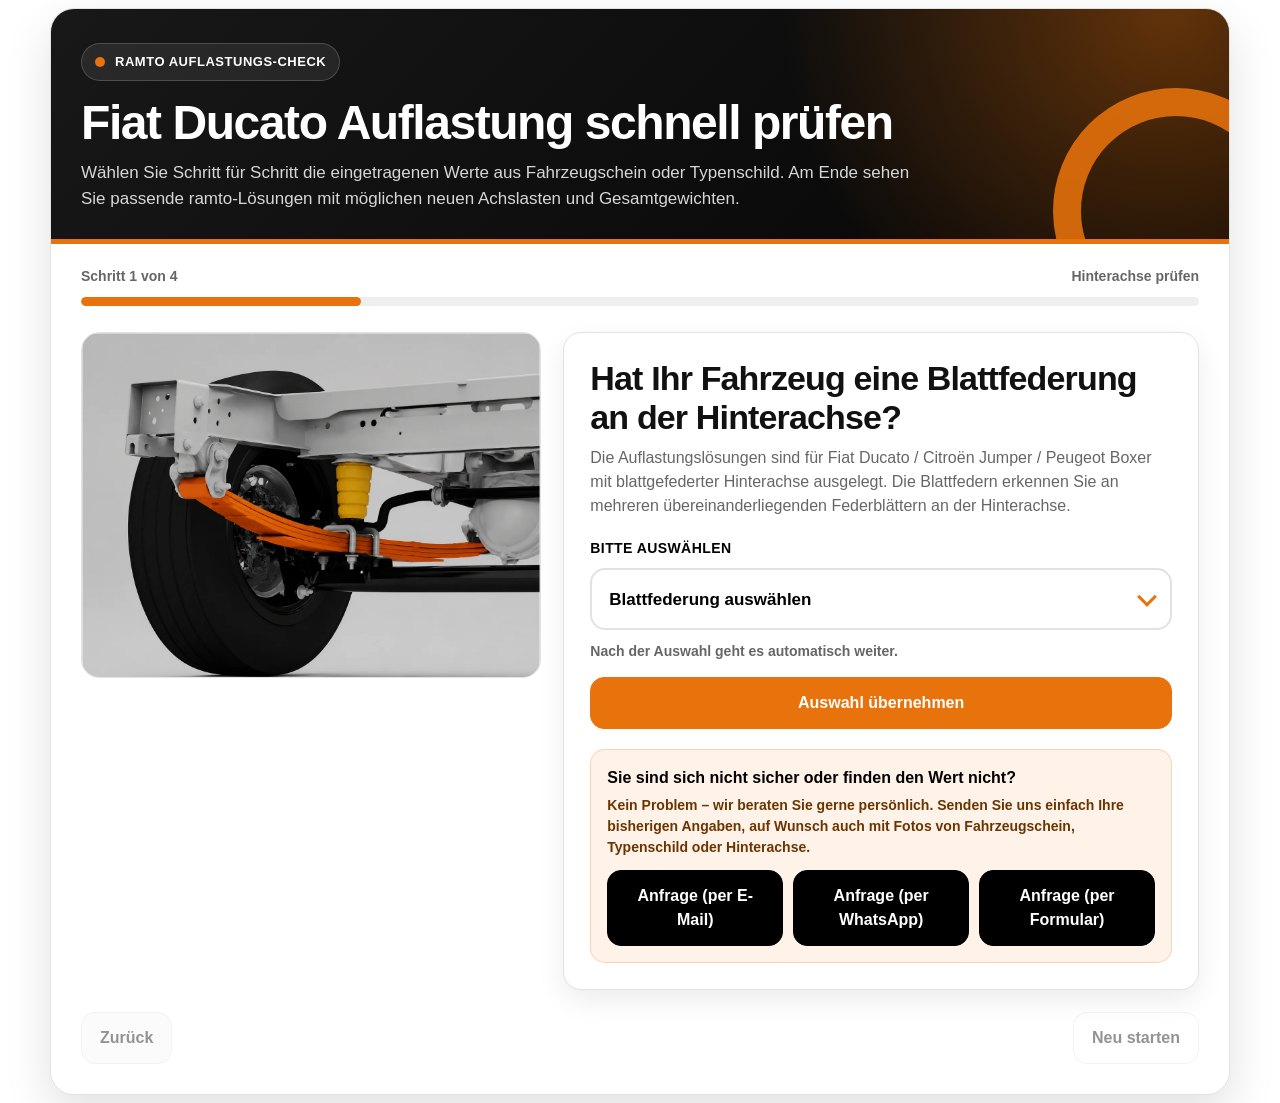
==== commit 7ef6418f: "Update index.html" ====
--- a/fiat-auflastung/index.html
+++ b/fiat-auflastung/index.html
@@ -11,7 +11,7 @@
 <!--
   ramto Fiat Ducato Auflastungs-Check
   Version: 6.6 Clean Logging
-  Stand: 06.07.2026
+  Stand: 07.07.2026
   Einbau in Jimdo: Bei der Jimdo-Block-Datei alles kopieren. Bei der Vollversion nur den Bereich zwischen JIMDO-CODE START und JIMDO-CODE ENDE kopieren.
 
   Wichtige Anpassungsstellen:
@@ -1470,7 +1470,7 @@
         // 1) Apps-Script-Code aus der separaten Datei in ein Google Sheet einfügen.
         // 2) Als Web-App bereitstellen.
         // 3) Die Web-App-URL hier eintragen.
-        sheetEndpoint: "https://script.google.com/macros/s/AKfycbxCzHRLfjfmfh3Yvho8RnXuEOitEx5_E3FxBlxDE7GkZkQLR4fi43jQqTiicbMmNJVh/exec",
+        sheetEndpoint: "https://script.google.com/macros/s/AKfycbzF3MPW9wAJnYSJZqaYleWVGHZW6iMkzJ3uiCeOYU80pLtFTnvazKu2--ssekwxYgk/exec",
 
         // Muss identisch mit WRITE_TOKEN im Apps Script sein. Kein echter Geheimschutz,
         // weil der Wert im Frontend sichtbar ist, aber gut gegen einfache Fremdposts/Bots.
@@ -1596,7 +1596,6 @@
             "Montage, Prüfung, TÜV und auf Wunsch Auflastung direkt bei ramto aus einer Hand."
           ],
           cons: [
-            "Höchster Leistungsumfang und dadurch die größte Investition der drei Optionen.",
             "Für eine reine Minimal-Auflastung kann Option A oder B bereits ausreichen.",
             "Die finale Konfiguration wird nach Fahrzeuggewicht und gewünschtem Fahrverhalten individuell festgelegt."
           ]
@@ -2039,7 +2038,7 @@
         };
       }
 
-      function saveInquiry(payload) {
+      function saveInquiry(payload, forceKeepalive) {
         var endpoint = AUFLASTUNG_CONFIG.sheetEndpoint || "";
         if (!endpoint) {
           if (window.console && console.warn) console.warn("ramto Auflastungs-Check: sheetEndpoint ist nicht konfiguriert.");
@@ -2059,17 +2058,21 @@
             method: "POST",
             mode: "no-cors",
             cache: "no-cache",
-            keepalive: true,
             headers: { "Content-Type": "text/plain;charset=UTF-8" },
-            body: body
+            body: body,
+            keepalive: Boolean(forceKeepalive) && body.length < 60000
           }).then(function () {
             return true;
           }).catch(function () {
-            if (navigator.sendBeacon) {
-              try {
-                var blob = new Blob([body], { type: "text/plain;charset=UTF-8" });
-                return navigator.sendBeacon(endpoint, blob);
-              } catch (error) {}
+            // sendBeacon ist nur fuer kleine Text-Requests geeignet.
+            // Foto-Uploads per Base64 sind dafuer zu gross und wuerden im Browser abgelehnt.
+            if (!payload.photos || !payload.photos.length) {
+              if (navigator.sendBeacon) {
+                try {
+                  var blob = new Blob([body], { type: "text/plain;charset=UTF-8" });
+                  return navigator.sendBeacon(endpoint, blob);
+                } catch (error) {}
+              }
             }
             return false;
           });
@@ -2558,11 +2561,33 @@
           if (contactSubmit) contactSubmit.disabled = true;
           setFormStatus("Ihre Anfrage wird vorbereitet ...", false);
 
-          extra.photos = [];
-          var payload = buildInquiryPayload("formular", activeFormInquiry.inquiryType, option, row, extra);
-
-          setFormStatus("Ihre Anfrage wird übertragen ...", false);
-          saveInquiry(payload).then(function (ok) {
+          setFormStatus("Fotos werden vorbereitet ...", false);
+
+          var requestId = "rfj-" + Date.now() + "-" + Math.floor(Math.random() * 100000);
+
+          readSelectedPhotos().then(function (photos) {
+            photos = photos || [];
+
+            var logExtra = Object.assign({}, extra, { photos: [] });
+            var logPayload = buildInquiryPayload("formular", activeFormInquiry.inquiryType, option, row, logExtra);
+            logPayload.requestId = requestId;
+            logPayload.deferMailUntilPhotos = photos.length > 0;
+            logPayload.photoCountExpected = photos.length;
+
+            setFormStatus("Ihre Anfrage wird übertragen ...", false);
+            return saveInquiry(logPayload, true).then(function (ok) {
+              if (!ok) return false;
+
+              if (!photos.length) return true;
+
+              setFormStatus("Ihre Anfrage wurde gespeichert. Fotos werden hochgeladen ...", false);
+              var photoPayload = buildInquiryPayload("foto_upload", activeFormInquiry.inquiryType, option, row, Object.assign({}, extra, { photos: photos }));
+              photoPayload.requestId = requestId;
+              photoPayload.sendFormMailAfterPhotoUpload = true;
+              photoPayload.messageText = "";
+              return saveInquiry(photoPayload, false);
+            });
+          }).then(function (ok) {
             if (contactSubmit) contactSubmit.disabled = false;
             if (!ok) {
               setFormStatus("Die Anfrage konnte nicht übertragen werden. Bitte versuchen Sie es erneut oder nutzen Sie E-Mail/WhatsApp.", true);
@@ -2570,7 +2595,7 @@
             }
             trackEvent("form_submitted", trackingBase(option, row));
             setFormStatus("Vielen Dank. Ihre Anfrage wurde abgeschickt.", false);
-            showNotice("Formularanfrage wurde an ramto übertragen.");
+            showNotice("Formularanfrage wurde an ramto übertragen. Fotos werden, falls vorhanden, der Anfrage zugeordnet.");
             window.setTimeout(closeContactForm, 1400);
           }).catch(function (error) {
             if (contactSubmit) contactSubmit.disabled = false;
